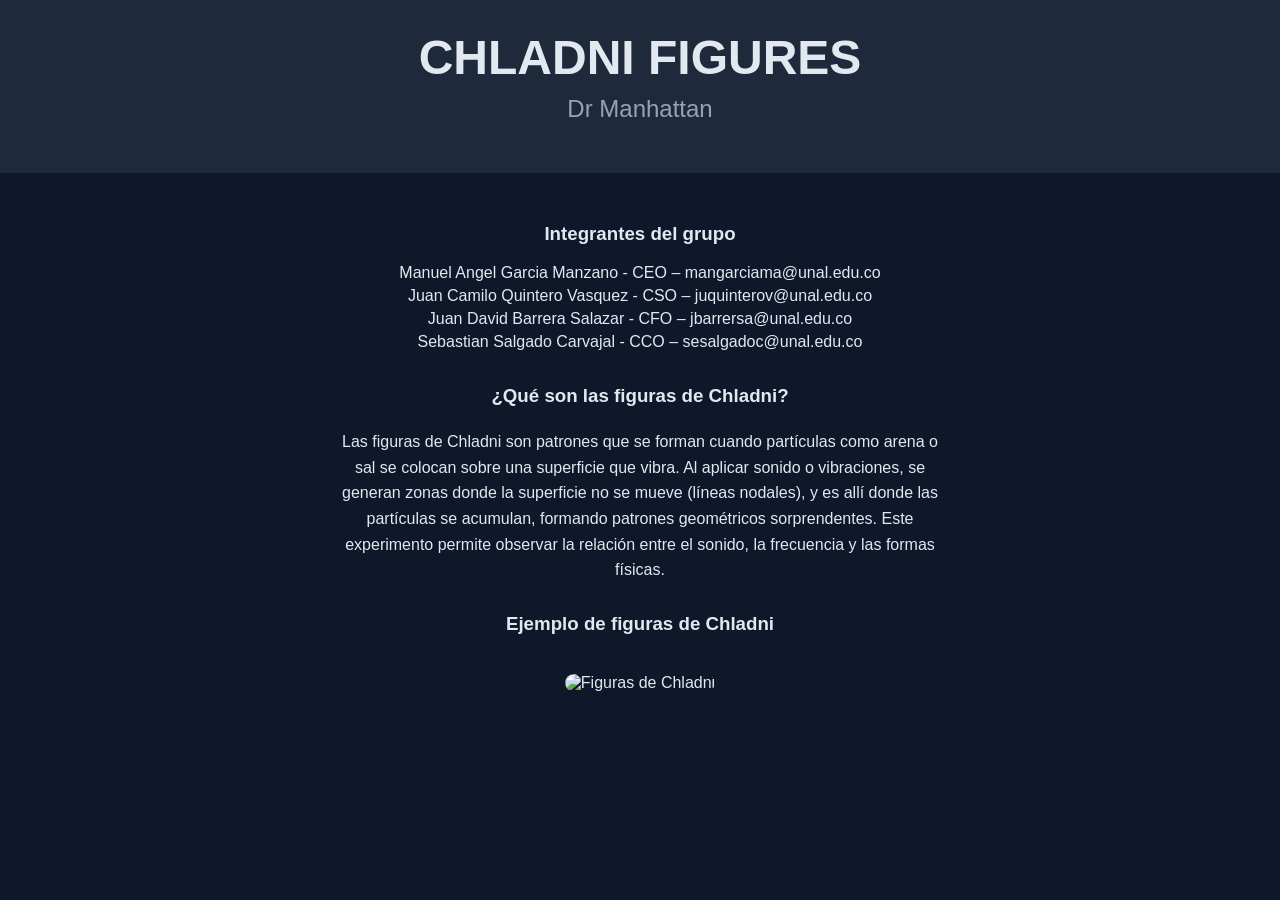
==== index.html @ 158367a4 "seugndo commit fix the path" ====
<!DOCTYPE html>
<html lang="es">
<head>
    <meta charset="UTF-8">
    <title>Figuras de Chladni</title>
    <style>
        body {
            font-family: Arial, sans-serif;
            background-color: #0f172a;
            color: #e2e8f0;
            text-align: center;
            margin: 0;
            padding: 0;
        }
        header {
            padding: 30px;
            background-color: #1e293b;
        }
        h1 {
            font-size: 3em;
            margin: 0;
        }
        h2 {
            margin-top: 10px;
            font-weight: normal;
            color: #94a3b8;
        }
        .container {
            padding: 30px;
        }
        .miembros {
            margin: 20px 0;
        }
        .miembros p {
            margin: 5px;
        }
        img {
            width: 400px;
            border-radius: 10px;
            margin-top: 20px;
        }
        .descripcion {
            max-width: 600px;
            margin: 30px auto;
            line-height: 1.6;
        }
    </style>
</head>
<body>

<header>
    <h1>CHLADNI FIGURES</h1>
    <h2>Dr Manhattan</h2>
</header>

<div class="container">

    <div class="miembros">
        <h3>Integrantes del grupo</h3>
        <p>Manuel Angel Garcia Manzano - CEO – mangarciama@unal.edu.co</p>
        <p>Juan Camilo Quintero Vasquez - CSO – juquinterov@unal.edu.co</p>
        <p>Juan David Barrera Salazar - CFO – jbarrersa@unal.edu.co</p>
        <p>Sebastian Salgado Carvajal - CCO – sesalgadoc@unal.edu.co</p>
    </div>

    <div class="descripcion">
        <h3>¿Qué son las figuras de Chladni?</h3>
        <p>
            Las figuras de Chladni son patrones que se forman cuando partículas como arena
            o sal se colocan sobre una superficie que vibra. Al aplicar sonido o vibraciones,
            se generan zonas donde la superficie no se mueve (líneas nodales), y es allí donde
            las partículas se acumulan, formando patrones geométricos sorprendentes.
            Este experimento permite observar la relación entre el sonido, la frecuencia
            y las formas físicas.
        </p>
    </div>

    <div>
        <h3>Ejemplo de figuras de Chladni</h3>
        <img src="https://neumanncondition.com/articles/the-quest-to-finding-chladni-patterns-2/Square1.webp" alt="Figuras de Chladni">
    </div>

</div>

</body>
</html>
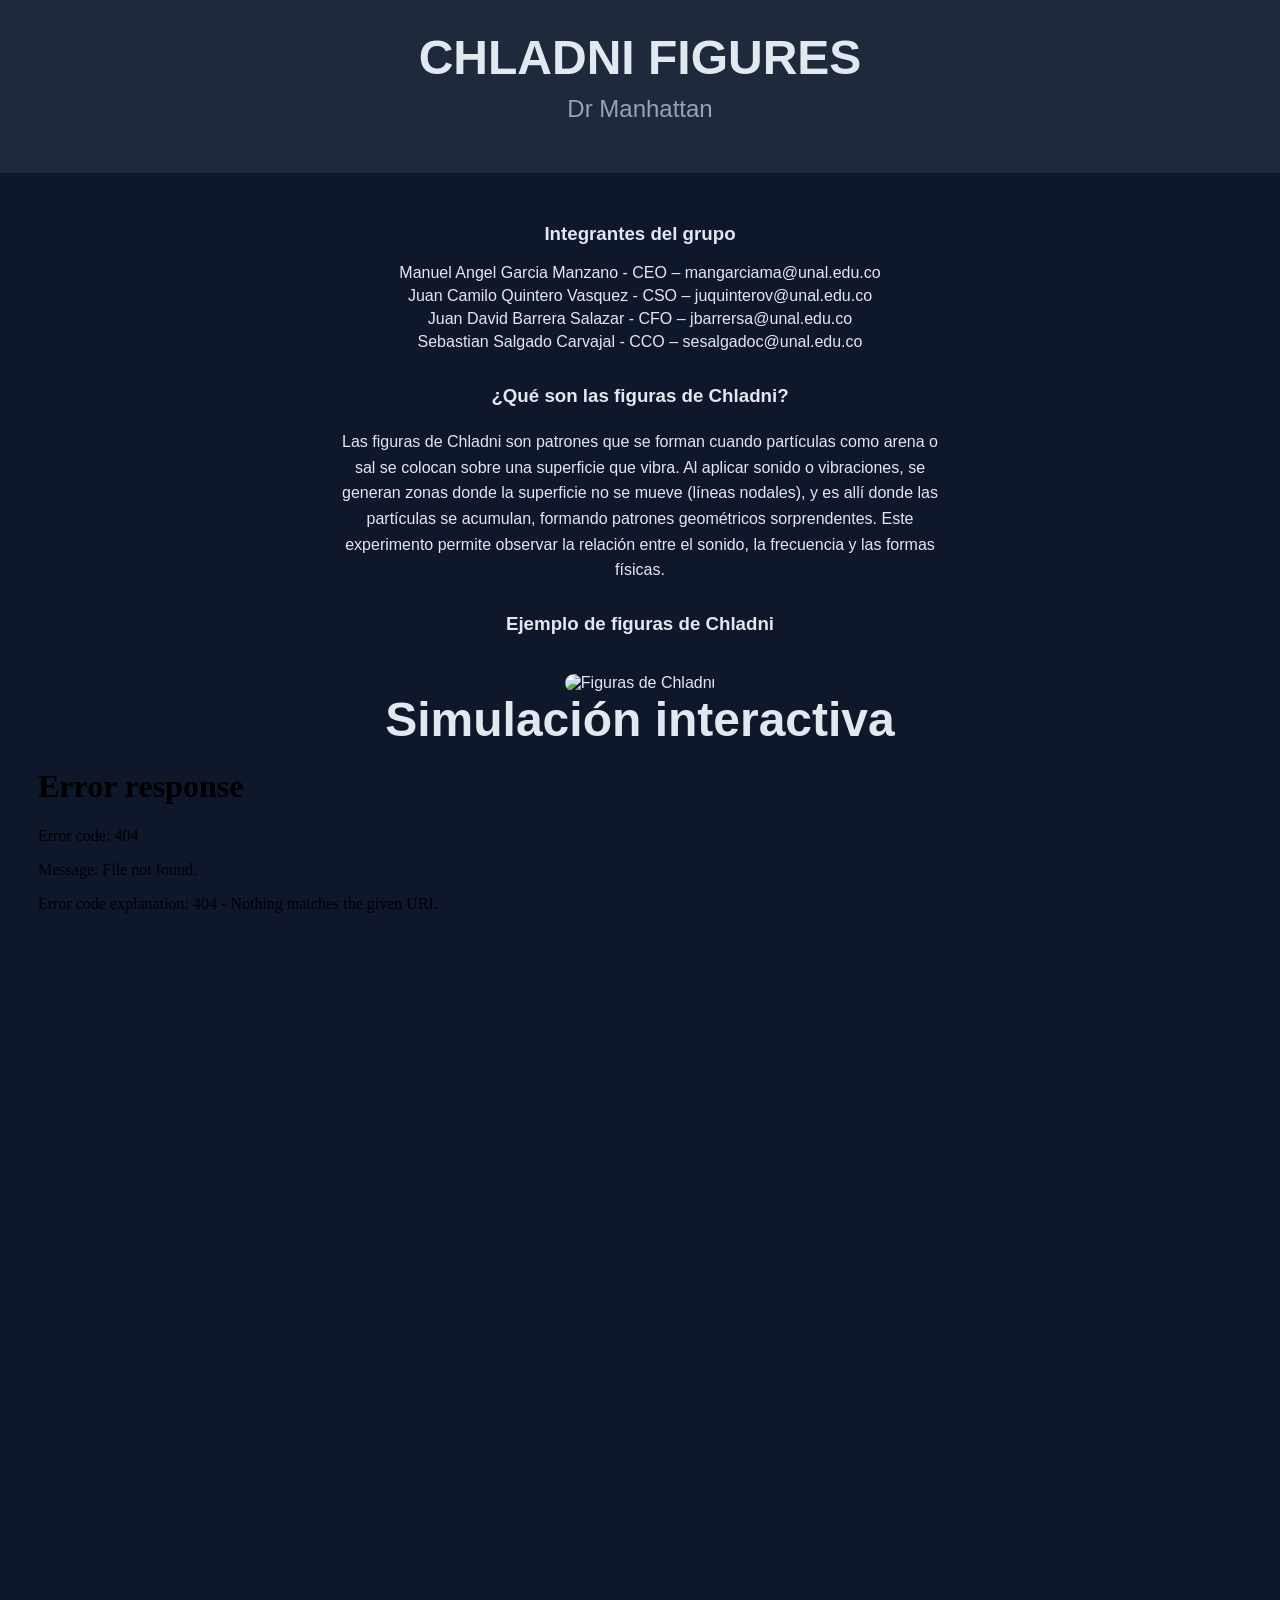
==== commit c78b54a9: "I added the simulation to the web" ====
--- a/index.html
+++ b/index.html
@@ -80,6 +80,18 @@
         <img src="https://neumanncondition.com/articles/the-quest-to-finding-chladni-patterns-2/Square1.webp" alt="Figuras de Chladni">
     </div>
 
+    <div class="simulacion">
+        <h1>Simulación interactiva</h1>
+
+        <iframe
+            src="simulation_chladni/index.html"
+            width="100%"
+            height="850"
+            frameborder="0">
+        </iframe>
+
+    </div>
+
 </div>
 
 </body>
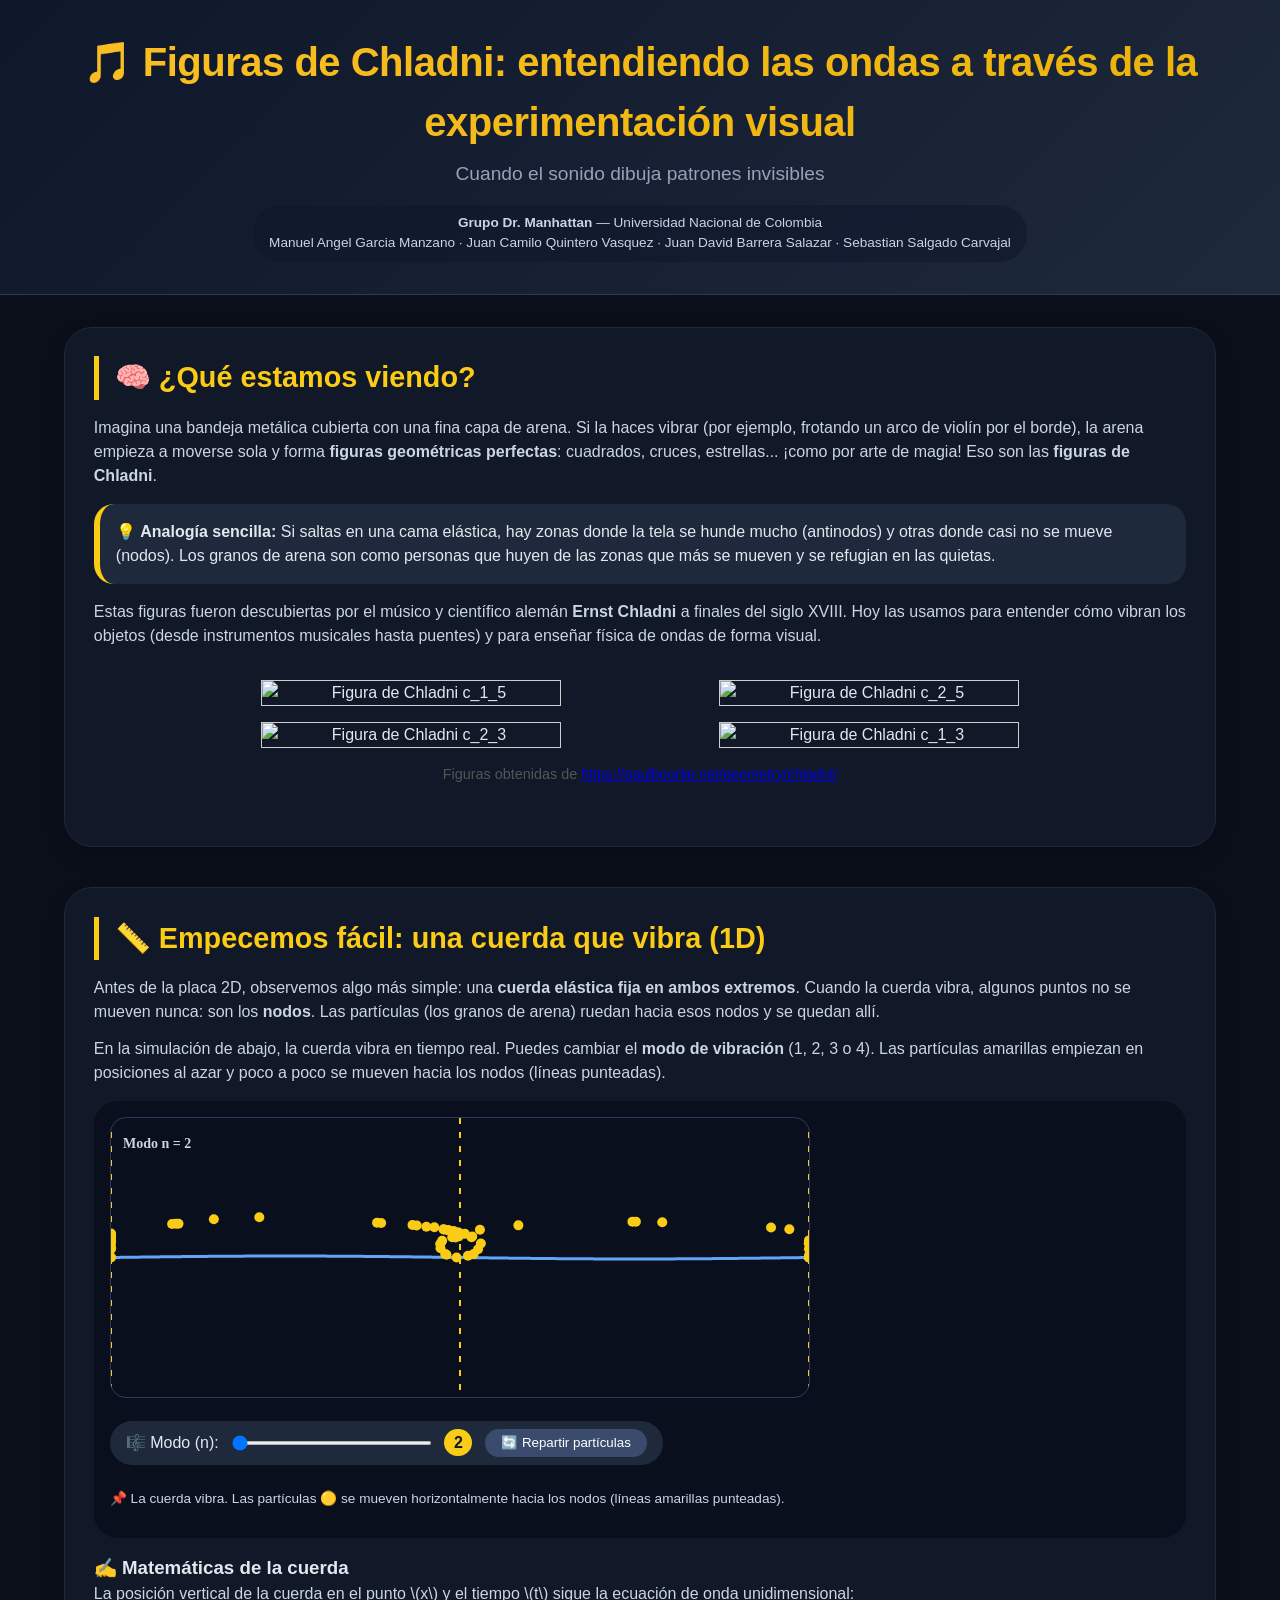
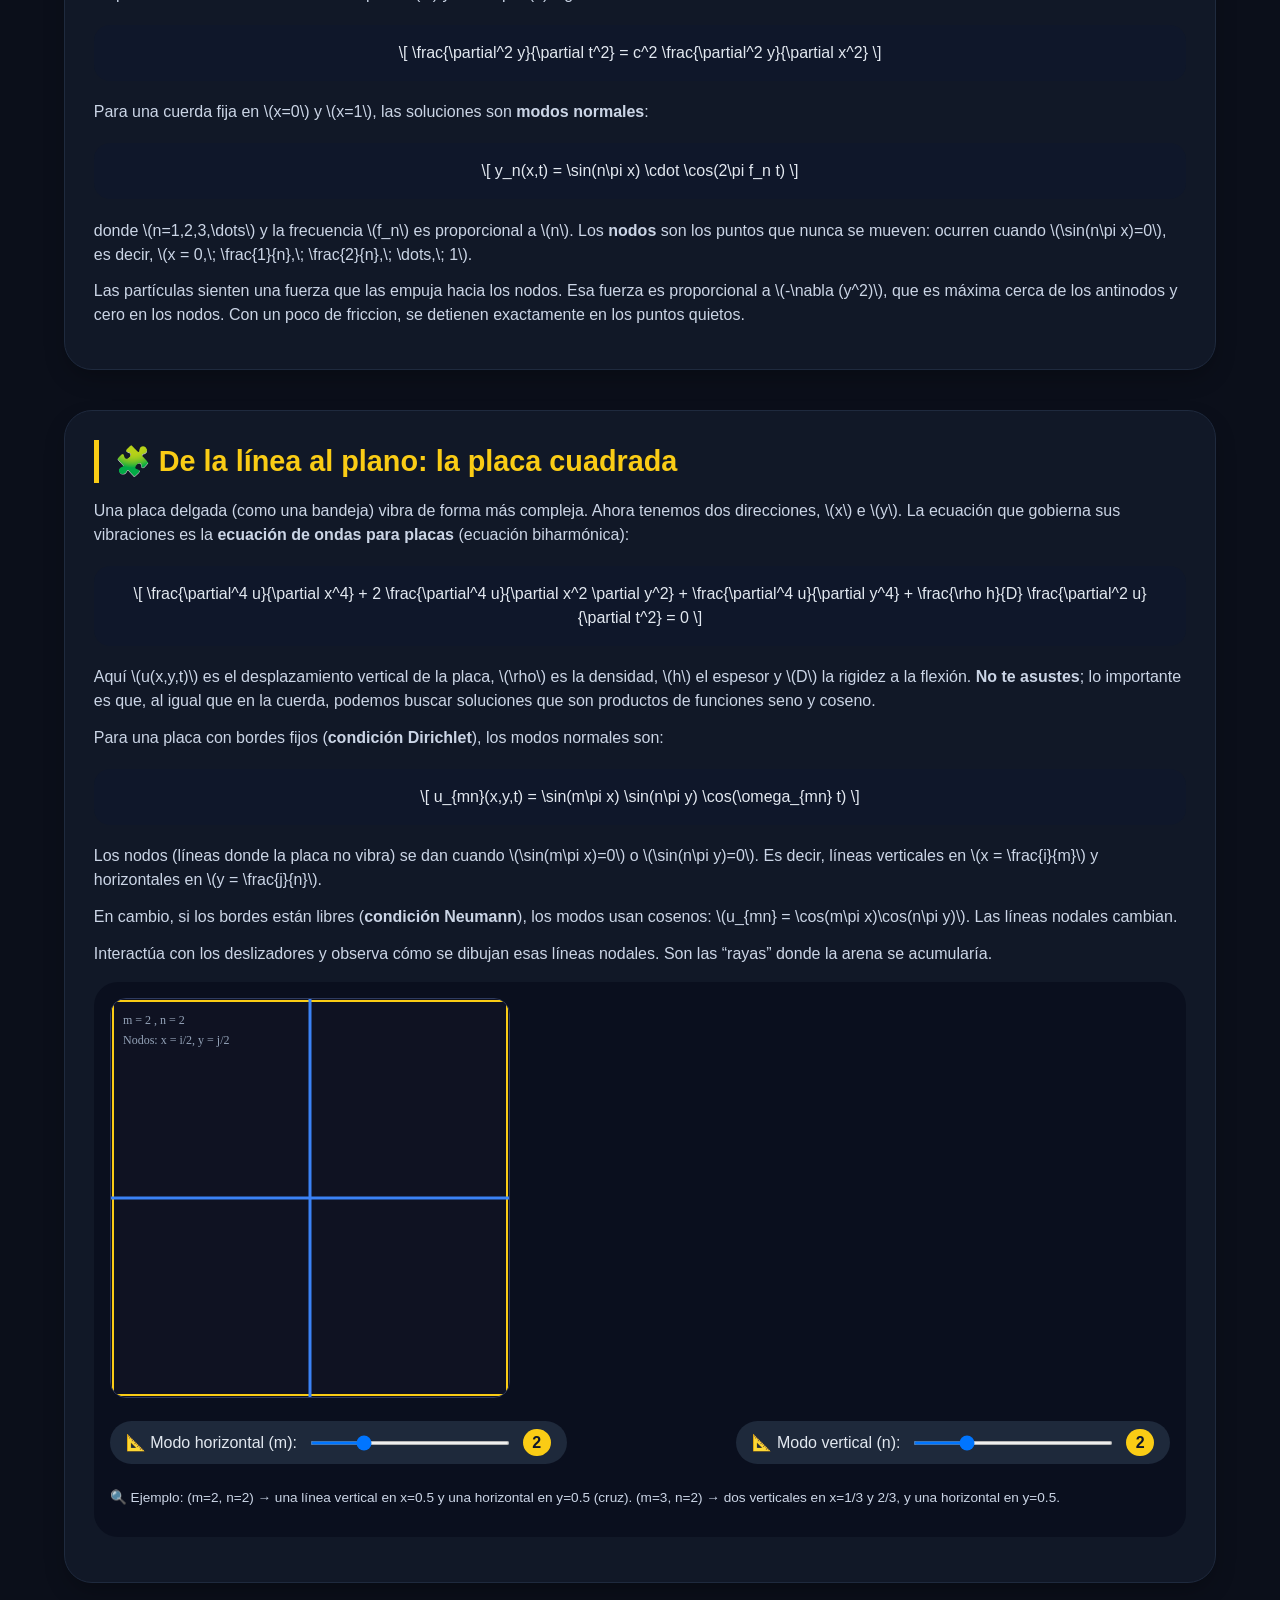
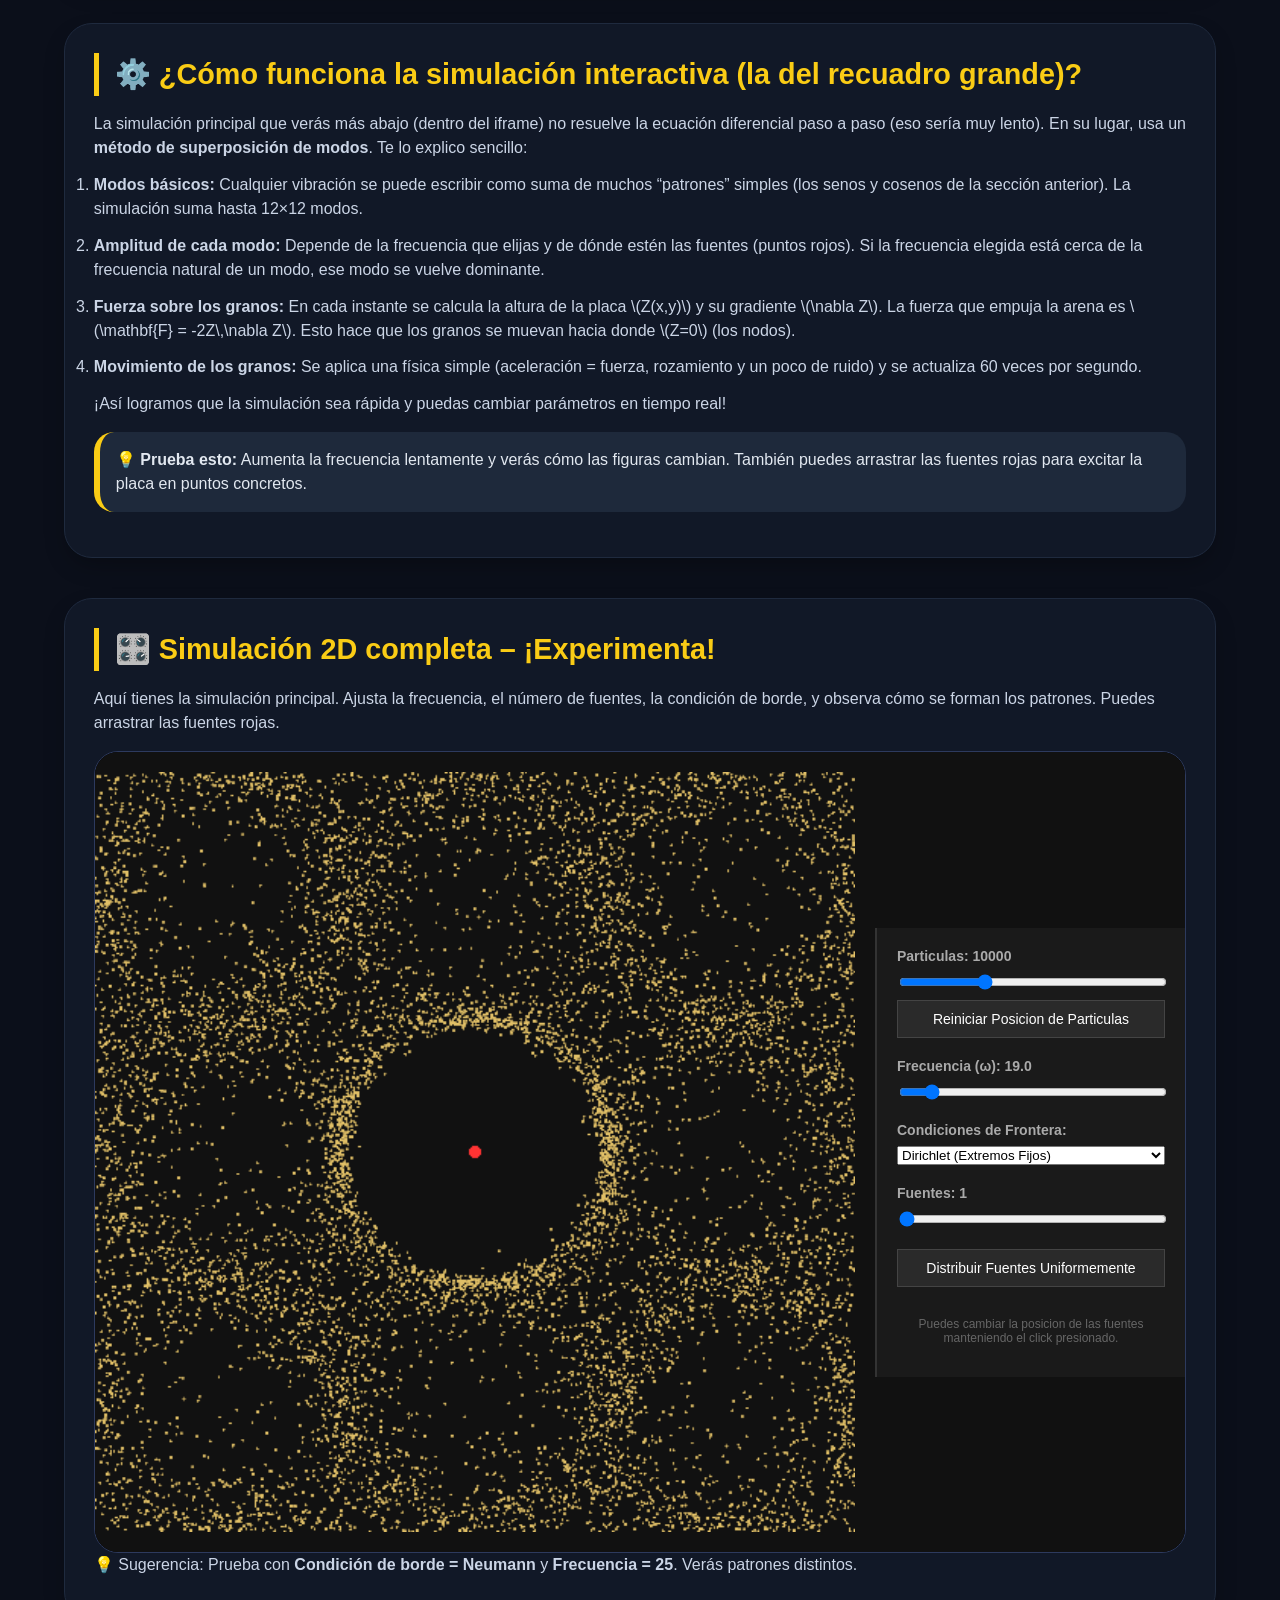
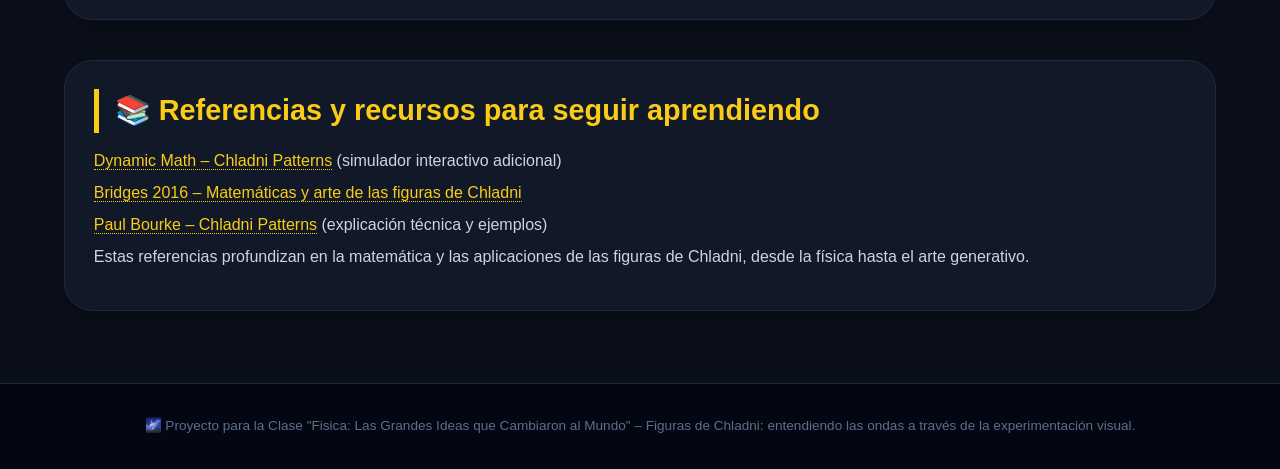
==== commit ae417872: "Added new explanation text to the web and new interactive simulations, also im using a new css style" ====
--- a/index.html
+++ b/index.html
@@ -2,97 +2,176 @@
 <html lang="es">
 <head>
     <meta charset="UTF-8">
-    <title>Figuras de Chladni</title>
-    <style>
-        body {
-            font-family: Arial, sans-serif;
-            background-color: #0f172a;
-            color: #e2e8f0;
-            text-align: center;
-            margin: 0;
-            padding: 0;
-        }
-        header {
-            padding: 30px;
-            background-color: #1e293b;
-        }
-        h1 {
-            font-size: 3em;
-            margin: 0;
-        }
-        h2 {
-            margin-top: 10px;
-            font-weight: normal;
-            color: #94a3b8;
-        }
-        .container {
-            padding: 30px;
-        }
-        .miembros {
-            margin: 20px 0;
-        }
-        .miembros p {
-            margin: 5px;
-        }
-        img {
-            width: 400px;
-            border-radius: 10px;
-            margin-top: 20px;
-        }
-        .descripcion {
-            max-width: 600px;
-            margin: 30px auto;
-            line-height: 1.6;
-        }
-    </style>
+    <meta name="viewport" content="width=device-width, initial-scale=1.0, user-scalable=yes">
+    <title>Figuras de Chladni | Explicación completa + simulaciones</title>
+    <script src="https://cdn.jsdelivr.net/npm/mathjax@3/es5/tex-chtml.js" id="MathJax-script" async></script>
+    <link rel="stylesheet" href="style.css">
 </head>
 <body>
 
 <header>
-    <h1>CHLADNI FIGURES</h1>
-    <h2>Dr Manhattan</h2>
+    <h1>🎵 Figuras de Chladni: entendiendo las ondas a través de la experimentación visual</h1>
+    <h2>Cuando el sonido dibuja patrones invisibles</h2>
+    <div class="miembros">
+        <p><strong>Grupo Dr. Manhattan</strong> — Universidad Nacional de Colombia</p>
+        <p>Manuel Angel Garcia Manzano · Juan Camilo Quintero Vasquez · Juan David Barrera Salazar · Sebastian Salgado Carvajal</p>
+    </div>
 </header>
 
-<div class="container">
+<main class="container">
 
-    <div class="miembros">
-        <h3>Integrantes del grupo</h3>
-        <p>Manuel Angel Garcia Manzano - CEO – mangarciama@unal.edu.co</p>
-        <p>Juan Camilo Quintero Vasquez - CSO – juquinterov@unal.edu.co</p>
-        <p>Juan David Barrera Salazar - CFO – jbarrersa@unal.edu.co</p>
-        <p>Sebastian Salgado Carvajal - CCO – sesalgadoc@unal.edu.co</p>
-    </div>
+    <!-- =========================================== -->
+    <!-- 1. INTRODUCCIÓN                             -->
+    <!-- =========================================== -->
+    <section class="card intro">
+        <h2>🧠 ¿Qué estamos viendo?</h2>
+        <p>Imagina una bandeja metálica cubierta con una fina capa de arena. Si la haces vibrar (por ejemplo, frotando un arco de violín por el borde), la arena empieza a moverse sola y forma <strong>figuras geométricas perfectas</strong>: cuadrados, cruces, estrellas... ¡como por arte de magia! Eso son las <strong>figuras de Chladni</strong>.</p>
+        <div class="analogia">
+            💡 <strong>Analogía sencilla:</strong> Si saltas en una cama elástica, hay zonas donde la tela se hunde mucho (antinodos) y otras donde casi no se mueve (nodos). Los granos de arena son como personas que huyen de las zonas que más se mueven y se refugian en las quietas.
+        </div>
+        <p>Estas figuras fueron descubiertas por el músico y científico alemán <strong>Ernst Chladni</strong> a finales del siglo XVIII. Hoy las usamos para entender cómo vibran los objetos (desde instrumentos musicales hasta puentes) y para enseñar física de ondas de forma visual.</p>
 
-    <div class="descripcion">
-        <h3>¿Qué son las figuras de Chladni?</h3>
-        <p>
-            Las figuras de Chladni son patrones que se forman cuando partículas como arena
-            o sal se colocan sobre una superficie que vibra. Al aplicar sonido o vibraciones,
-            se generan zonas donde la superficie no se mueve (líneas nodales), y es allí donde
-            las partículas se acumulan, formando patrones geométricos sorprendentes.
-            Este experimento permite observar la relación entre el sonido, la frecuencia
-            y las formas físicas.
-        </p>
-    </div>
+        <figure class="figure-group">
 
-    <div>
-        <h3>Ejemplo de figuras de Chladni</h3>
-        <img src="https://neumanncondition.com/articles/the-quest-to-finding-chladni-patterns-2/Square1.webp" alt="Figuras de Chladni">
-    </div>
+            <div class="figure-grid">
+                <img src="https://paulbourke.net/geometry/chladni/c_1_5.gif" alt="Figura de Chladni c_1_5">
+                <img src="https://paulbourke.net/geometry/chladni/c_2_5.gif" alt="Figura de Chladni c_2_5">
+                <img src="https://paulbourke.net/geometry/chladni/c_2_3.gif" alt="Figura de Chladni c_2_3">
+                <img src="https://paulbourke.net/geometry/chladni/c_1_3.gif" alt="Figura de Chladni c_1_3">
+            </div>
 
-    <div class="simulacion">
-        <h1>Simulación interactiva</h1>
+            <figcaption>
+                Figuras obtenidas de
+                <a href="https://paulbourke.net/geometry/chladni/" target="_blank">
+                    https://paulbourke.net/geometry/chladni/
+                </a>
+            </figcaption>
 
-        <iframe
-            src="simulation_chladni/index.html"
-            width="100%"
-            height="850"
-            frameborder="0">
-        </iframe>
+        </figure>
 
-    </div>
+    </section>
 
-</div>
+    <!-- =========================================== -->
+    <!-- 2. SIMULACIÓN 1D: CUERDA VIBRANTE CON PARTÍCULAS -->
+    <!-- =========================================== -->
+    <section class="card">
+        <h2>📏 Empecemos fácil: una cuerda que vibra (1D)</h2>
+        <p>Antes de la placa 2D, observemos algo más simple: una <strong>cuerda elástica fija en ambos extremos</strong>. Cuando la cuerda vibra, algunos puntos no se mueven nunca: son los <strong>nodos</strong>. Las partículas (los granos de arena) ruedan hacia esos nodos y se quedan allí.</p>
+        <p>En la simulación de abajo, la cuerda vibra en tiempo real. Puedes cambiar el <strong>modo de vibración</strong> (1, 2, 3 o 4). Las partículas amarillas empiezan en posiciones al azar y poco a poco se mueven hacia los nodos (líneas punteadas).</p>
+        
+        <div class="sim1d-container">
+            <canvas id="canvas1D" width="700" height="280" style="width:100%; max-width:700px; height:auto; background:#0a0f1e; border-radius:16px; border:1px solid #2d3a5e;"></canvas>
+            <div class="controls-1d">
+                <div class="ctrl-group">
+                    <label>🎼 Modo (n): </label>
+                    <input type="range" id="modeSlider" min="2" max="8" step="1" value="2">
+                    <span id="modeValueDisplay" class="badge">2</span>
+                    <button id="resetParticles1D" class="btn-secondary">🔄 Repartir partículas</button>
+                </div>
+                <p class="hint">📌 La cuerda vibra. Las partículas 🟡 se mueven horizontalmente hacia los nodos (líneas amarillas punteadas).</p>
+            </div>
+        </div>
+        <div class="explicacion-matematica">
+            <h3>✍️ Matemáticas de la cuerda</h3>
+            <p>La posición vertical de la cuerda en el punto \(x\) y el tiempo \(t\) sigue la ecuación de onda unidimensional:</p>
+            <div class="ecuacion">\[
+                \frac{\partial^2 y}{\partial t^2} = c^2 \frac{\partial^2 y}{\partial x^2}
+            \]</div>
+            <p>Para una cuerda fija en \(x=0\) y \(x=1\), las soluciones son <strong>modos normales</strong>:</p>
+            <div class="ecuacion">\[
+                y_n(x,t) = \sin(n\pi x) \cdot \cos(2\pi f_n t)
+            \]</div>
+            <p>donde \(n=1,2,3,\dots\) y la frecuencia \(f_n\) es proporcional a \(n\). Los <strong>nodos</strong> son los puntos que nunca se mueven: ocurren cuando \(\sin(n\pi x)=0\), es decir, \(x = 0,\; \frac{1}{n},\; \frac{2}{n},\; \dots,\; 1\).</p>
+            <p>Las partículas sienten una fuerza que las empuja hacia los nodos. Esa fuerza es proporcional a \(-\nabla (y^2)\), que es máxima cerca de los antinodos y cero en los nodos. Con un poco de friccion, se detienen exactamente en los puntos quietos.</p>
+        </div>
+    </section>
 
+    <!-- =========================================== -->
+    <!-- 3. GENERALIZACIÓN A 2D: LA PLACA CUADRADA   -->
+    <!-- =========================================== -->
+    <section class="card">
+        <h2>🧩 De la línea al plano: la placa cuadrada</h2>
+        <p>Una placa delgada (como una bandeja) vibra de forma más compleja. Ahora tenemos dos direcciones, \(x\) e \(y\). La ecuación que gobierna sus vibraciones es la <strong>ecuación de ondas para placas</strong> (ecuación biharmónica):</p>
+        <div class="ecuacion">\[
+            \frac{\partial^4 u}{\partial x^4} + 2 \frac{\partial^4 u}{\partial x^2 \partial y^2} + \frac{\partial^4 u}{\partial y^4} + \frac{\rho h}{D} \frac{\partial^2 u}{\partial t^2} = 0
+        \]</div>
+        <p>Aquí \(u(x,y,t)\) es el desplazamiento vertical de la placa, \(\rho\) es la densidad, \(h\) el espesor y \(D\) la rigidez a la flexión. <strong>No te asustes</strong>; lo importante es que, al igual que en la cuerda, podemos buscar soluciones que son productos de funciones seno y coseno.</p>
+        <p>Para una placa con bordes fijos (<strong>condición Dirichlet</strong>), los modos normales son:</p>
+        <div class="ecuacion">\[
+            u_{mn}(x,y,t) = \sin(m\pi x) \sin(n\pi y) \cos(\omega_{mn} t)
+        \]</div>
+        <p>Los nodos (líneas donde la placa no vibra) se dan cuando \(\sin(m\pi x)=0\) o \(\sin(n\pi y)=0\). Es decir, líneas verticales en \(x = \frac{i}{m}\) y horizontales en \(y = \frac{j}{n}\).</p>
+        <p>En cambio, si los bordes están libres (<strong>condición Neumann</strong>), los modos usan cosenos: \(u_{mn} = \cos(m\pi x)\cos(n\pi y)\). Las líneas nodales cambian.</p>
+        <p>Interactúa con los deslizadores y observa cómo se dibujan esas líneas nodales. Son las “rayas” donde la arena se acumularía.</p>
+        
+        <div class="nodal2d-panel">
+            <div class="canvas-2d-wrapper">
+                <canvas id="canvas2DNodal" width="400" height="400" style="width:100%; max-width:400px; background:#0f1222; border-radius:16px; border:1px solid #2d3a5e;"></canvas>
+            </div>
+            <div class="controls-2d">
+                <div class="ctrl-group">
+                    <label>📐 Modo horizontal (m): </label>
+                    <input type="range" id="modeM" min="1" max="5" step="1" value="2">
+                    <span id="mValue" class="badge">2</span>
+                </div>
+                <div class="ctrl-group">
+                    <label>📐 Modo vertical (n): </label>
+                    <input type="range" id="modeN" min="1" max="5" step="1" value="2">
+                    <span id="nValue" class="badge">2</span>
+                </div>
+                <p class="small">🔍 Ejemplo: (m=2, n=2) → una línea vertical en x=0.5 y una horizontal en y=0.5 (cruz). (m=3, n=2) → dos verticales en x=1/3 y 2/3, y una horizontal en y=0.5.</p>
+            </div>
+        </div>
+    </section>
+
+    <!-- =========================================== -->
+    <!-- 4. EXPLICACIÓN DEL ALGORITMO DE LA SIMULACIÓN 2D -->
+    <!-- =========================================== -->
+    <section class="card">
+        <h2>⚙️ ¿Cómo funciona la simulación interactiva (la del recuadro grande)?</h2>
+        <p>La simulación principal que verás más abajo (dentro del iframe) no resuelve la ecuación diferencial paso a paso (eso sería muy lento). En su lugar, usa un <strong>método de superposición de modos</strong>. Te lo explico sencillo:</p>
+        <ol>
+            <li><strong>Modos básicos:</strong> Cualquier vibración se puede escribir como suma de muchos “patrones” simples (los senos y cosenos de la sección anterior). La simulación suma hasta 12×12 modos.</li>
+            <li><strong>Amplitud de cada modo:</strong> Depende de la frecuencia que elijas y de dónde estén las fuentes (puntos rojos). Si la frecuencia elegida está cerca de la frecuencia natural de un modo, ese modo se vuelve dominante.</li>
+            <li><strong>Fuerza sobre los granos:</strong> En cada instante se calcula la altura de la placa \(Z(x,y)\) y su gradiente \(\nabla Z\). La fuerza que empuja la arena es \(\mathbf{F} = -2Z\,\nabla Z\). Esto hace que los granos se muevan hacia donde \(Z=0\) (los nodos).</li>
+            <li><strong>Movimiento de los granos:</strong> Se aplica una física simple (aceleración = fuerza, rozamiento y un poco de ruido) y se actualiza 60 veces por segundo.</li>
+        </ol>
+        <p>¡Así logramos que la simulación sea rápida y puedas cambiar parámetros en tiempo real!</p>
+        <div class="tip">
+            💡 <strong>Prueba esto:</strong> Aumenta la frecuencia lentamente y verás cómo las figuras cambian. También puedes arrastrar las fuentes rojas para excitar la placa en puntos concretos.
+        </div>
+    </section>
+
+    <!-- =========================================== -->
+    <!-- 5. SIMULACIÓN COMPLETA (IFRAME)              -->
+    <!-- =========================================== -->
+    <section class="card fullwidth-sim">
+        <h2>🎛️ Simulación 2D completa – ¡Experimenta!</h2>
+        <p>Aquí tienes la simulación principal. Ajusta la frecuencia, el número de fuentes, la condición de borde, y observa cómo se forman los patrones. Puedes arrastrar las fuentes rojas.</p>
+        <div class="iframe-wrapper">
+            <iframe src="simulation_chladni/index.html" title="Simulación Chladni 2D" width="100%" height="800" frameborder="0" allow="fullscreen"></iframe>
+        </div>
+        <p class="footer-sim">💡 Sugerencia: Prueba con <strong>Condición de borde = Neumann</strong> y <strong>Frecuencia = 25</strong>. Verás patrones distintos.</p>
+    </section>
+
+    <!-- =========================================== -->
+    <!-- 6. REFERENCIAS                              -->
+    <!-- =========================================== -->
+    <section class="card referencias">
+        <h2>📚 Referencias y recursos para seguir aprendiendo</h2>
+        <ul>
+            <li><a href="https://www.dynamicmath.xyz/chladni-patterns/" target="_blank" rel="noopener">Dynamic Math – Chladni Patterns</a> (simulador interactivo adicional)</li>
+            <li><a href="https://archive.bridgesmathart.org/2016/bridges2016-481.pdf" target="_blank" rel="noopener">Bridges 2016 – Matemáticas y arte de las figuras de Chladni</a></li>
+            <li><a href="https://paulbourke.net/geometry/chladni/" target="_blank" rel="noopener">Paul Bourke – Chladni Patterns</a> (explicación técnica y ejemplos)</li>
+        </ul>
+        <p>Estas referencias profundizan en la matemática y las aplicaciones de las figuras de Chladni, desde la física hasta el arte generativo.</p>
+    </section>
+</main>
+
+<footer>
+    <p>🌌 Proyecto para la Clase "Fisica: Las Grandes Ideas que Cambiaron al Mundo" – Figuras de Chladni: entendiendo las ondas a través de la experimentación visual.</p>
+</footer>
+
+<script src="script.js"></script>
 </body>
 </html>
--- a/style.css
+++ b/style.css
@@ -0,0 +1,254 @@
+* {
+    margin: 0;
+    padding: 0;
+    box-sizing: border-box;
+}
+
+body {
+    font-family: 'Segoe UI', Roboto, 'Helvetica Neue', sans-serif;
+    background-color: #0b0f1a;
+    color: #e2e8f0;
+    line-height: 1.5;
+}
+
+header {
+    background: linear-gradient(135deg, #0f172a 0%, #1e293b 100%);
+    padding: 2rem 1rem;
+    text-align: center;
+    border-bottom: 1px solid #2d3a5e;
+}
+
+h1 {
+    font-size: 2.5rem;
+    letter-spacing: -0.5px;
+    background: linear-gradient(120deg, #fbbf24, #eab308);
+    background-clip: text;
+    -webkit-background-clip: text;
+    color: transparent;
+    margin-bottom: 0.5rem;
+}
+
+h2 {
+    font-weight: 400;
+    color: #94a3b8;
+    font-size: 1.2rem;
+}
+
+.miembros {
+    margin-top: 1rem;
+    font-size: 0.85rem;
+    color: #cbd5e1;
+    background: #0f172a80;
+    display: inline-block;
+    padding: 0.5rem 1rem;
+    border-radius: 40px;
+    backdrop-filter: blur(4px);
+}
+
+.container {
+    max-width: 1200px;
+    margin: 0 auto;
+    padding: 2rem 1.5rem;
+}
+
+.card {
+    background: #111827cc;
+    backdrop-filter: blur(2px);
+    background: #111827;
+    border-radius: 28px;
+    padding: 1.8rem;
+    margin-bottom: 2.5rem;
+    box-shadow: 0 10px 25px -5px rgba(0,0,0,0.3);
+    border: 1px solid #1f2a3e;
+    transition: transform 0.1s ease;
+}
+
+.card h2 {
+    font-size: 1.8rem;
+    font-weight: 600;
+    margin-bottom: 1rem;
+    color: #facc15;
+    border-left: 5px solid #facc15;
+    padding-left: 1rem;
+}
+
+.card p, .card li {
+    margin-bottom: 0.8rem;
+    color: #cbd5e6;
+}
+
+.analogia, .tip {
+    background: #1e293b;
+    padding: 1rem;
+    border-radius: 20px;
+    margin: 1rem 0;
+    border-left: 6px solid #facc15;
+    font-style: normal;
+}
+
+.ecuacion {
+    background: #0f172a;
+    padding: 1rem;
+    border-radius: 16px;
+    text-align: center;
+    margin: 1.2rem 0;
+    overflow-x: auto;
+    font-size: 1rem;
+}
+
+.sim1d-container, .nodal2d-panel {
+    background: #0a0f1e;
+    border-radius: 24px;
+    padding: 1rem;
+    margin: 1rem 0;
+}
+
+.controls-1d, .controls-2d {
+    margin-top: 1rem;
+    display: flex;
+    flex-wrap: wrap;
+    gap: 1rem;
+    align-items: center;
+    justify-content: space-between;
+}
+
+.ctrl-group {
+    display: flex;
+    gap: 0.8rem;
+    align-items: center;
+    background: #1e293b;
+    padding: 0.5rem 1rem;
+    border-radius: 40px;
+}
+
+.ctrl-group label {
+    font-weight: 500;
+}
+
+input[type="range"] {
+    width: 200px;
+    cursor: pointer;
+    background: #334155;
+    height: 4px;
+    border-radius: 10px;
+}
+
+.badge {
+    background: #facc15;
+    color: #0f172a;
+    padding: 0.1rem 0.6rem;
+    border-radius: 30px;
+    font-weight: bold;
+}
+
+button {
+    background: #3b4b6e;
+    border: none;
+    color: white;
+    padding: 0.4rem 1rem;
+    border-radius: 30px;
+    cursor: pointer;
+    font-weight: 500;
+    transition: all 0.2s;
+}
+
+button:hover {
+    background: #facc15;
+    color: #0f172a;
+    transform: scale(1.02);
+}
+
+.hint, .small {
+    font-size: 0.85rem;
+    color: #94a3b8;
+    margin-top: 0.5rem;
+}
+
+.fullwidth-sim .iframe-wrapper {
+    margin-top: 1rem;
+    border-radius: 24px;
+    overflow: hidden;
+    border: 1px solid #2d3a5e;
+    background: #000;
+}
+
+iframe {
+    display: block;
+    width: 100%;
+    min-height: 700px;
+}
+
+footer {
+    text-align: center;
+    padding: 2rem;
+    background: #030712;
+    font-size: 0.85rem;
+    color: #5b6e8c;
+    border-top: 1px solid #1e293b;
+}
+
+.referencias ul {
+    list-style: none;
+    padding-left: 0;
+}
+
+.referencias li {
+    margin-bottom: 0.5rem;
+}
+
+.referencias a {
+    color: #facc15;
+    text-decoration: none;
+    border-bottom: 1px dotted #facc15;
+}
+
+.referencias a:hover {
+    color: #ffb347;
+    border-bottom: 1px solid;
+}
+
+
+
+.figure-group {
+    margin: 2rem auto;
+    max-width: 900px;
+    text-align: center;
+}
+
+.figure-grid {
+    display: grid;
+    grid-template-columns: repeat(2, 1fr);
+    gap: 1rem;
+}
+
+.figure-grid img {
+    width: 100%;
+    max-width: 300px;
+    height: auto;
+    justify-self: center;
+    border: 1px solid #ccc;
+}
+
+.figure-group figcaption {
+    margin-top: 1rem;
+    font-size: 0.9rem;
+    color: #555;
+}
+
+
+@media (max-width: 700px) {
+    .container {
+        padding: 1rem;
+    }
+    .ctrl-group {
+        flex-wrap: wrap;
+        width: 100%;
+        justify-content: space-between;
+    }
+    input[type="range"] {
+        width: 150px;
+    }
+    .figure-grid {
+        grid-template-columns: 1fr;
+    }
+}
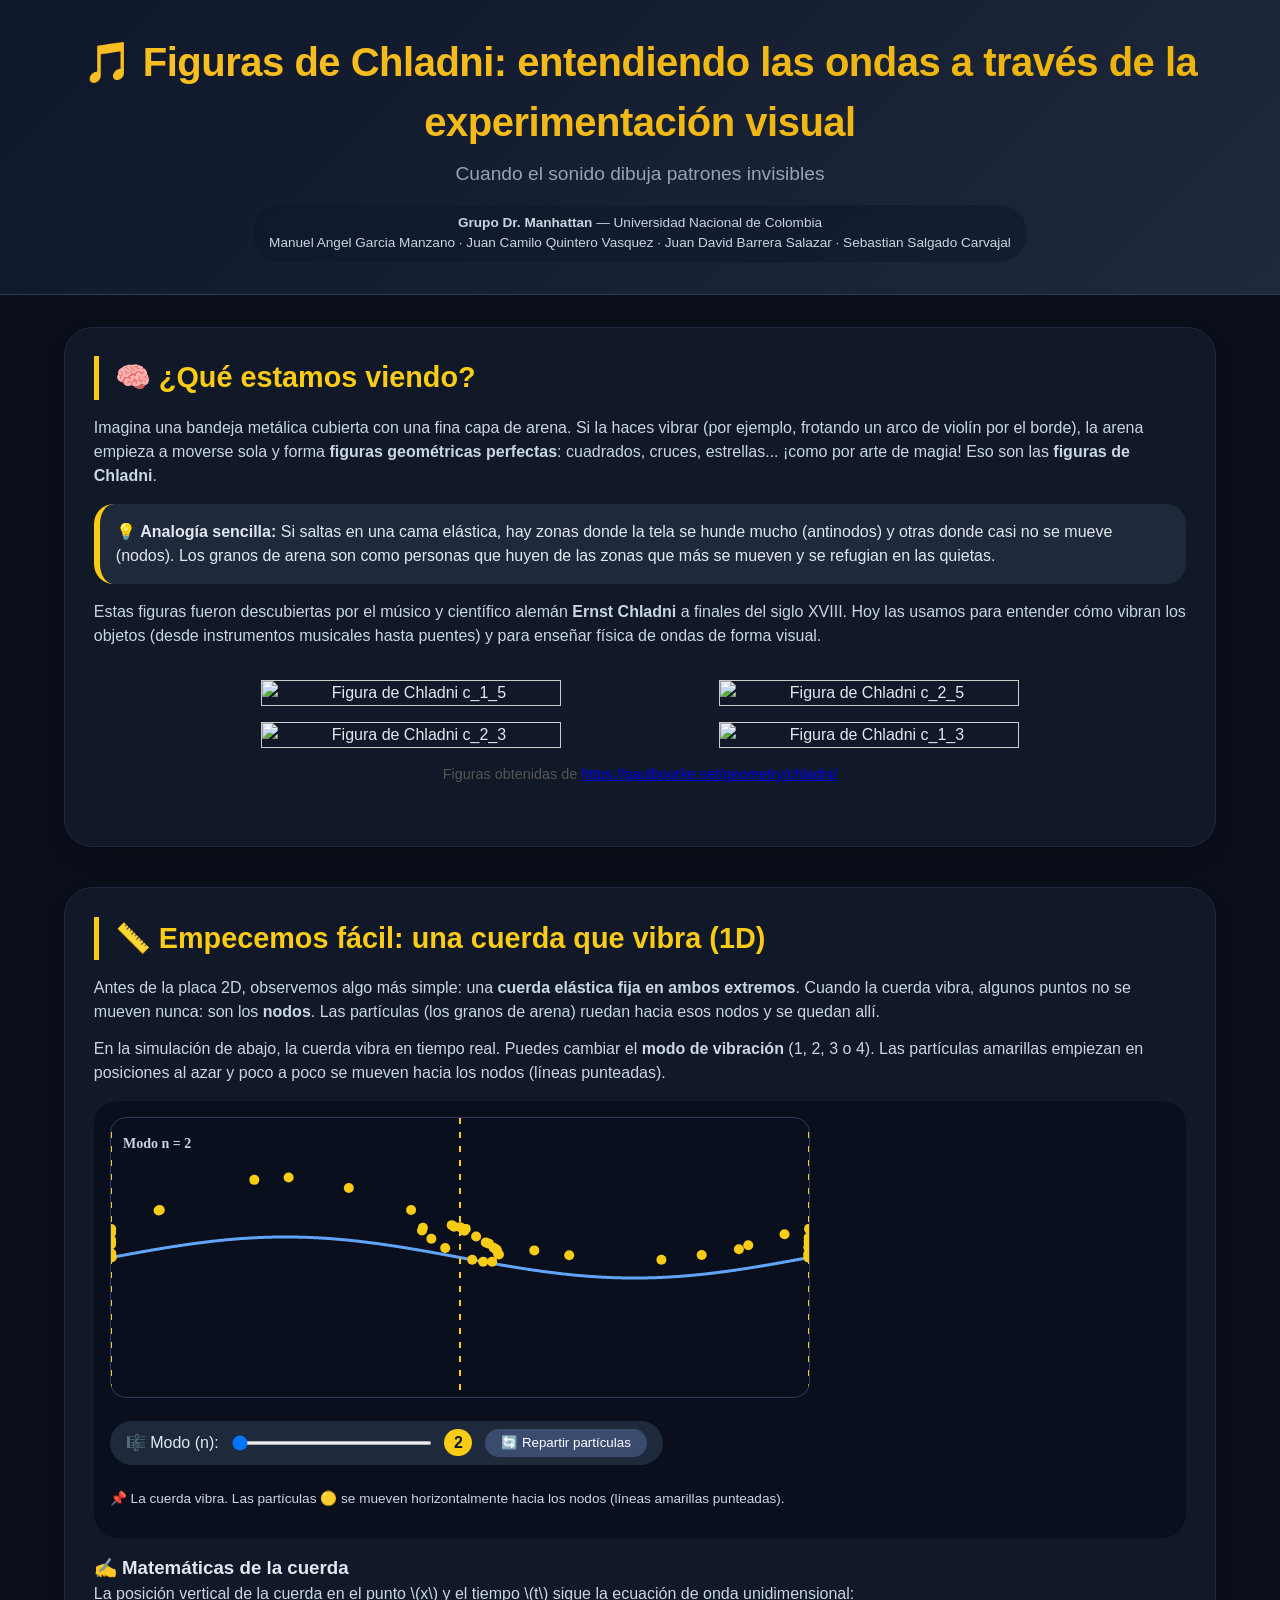
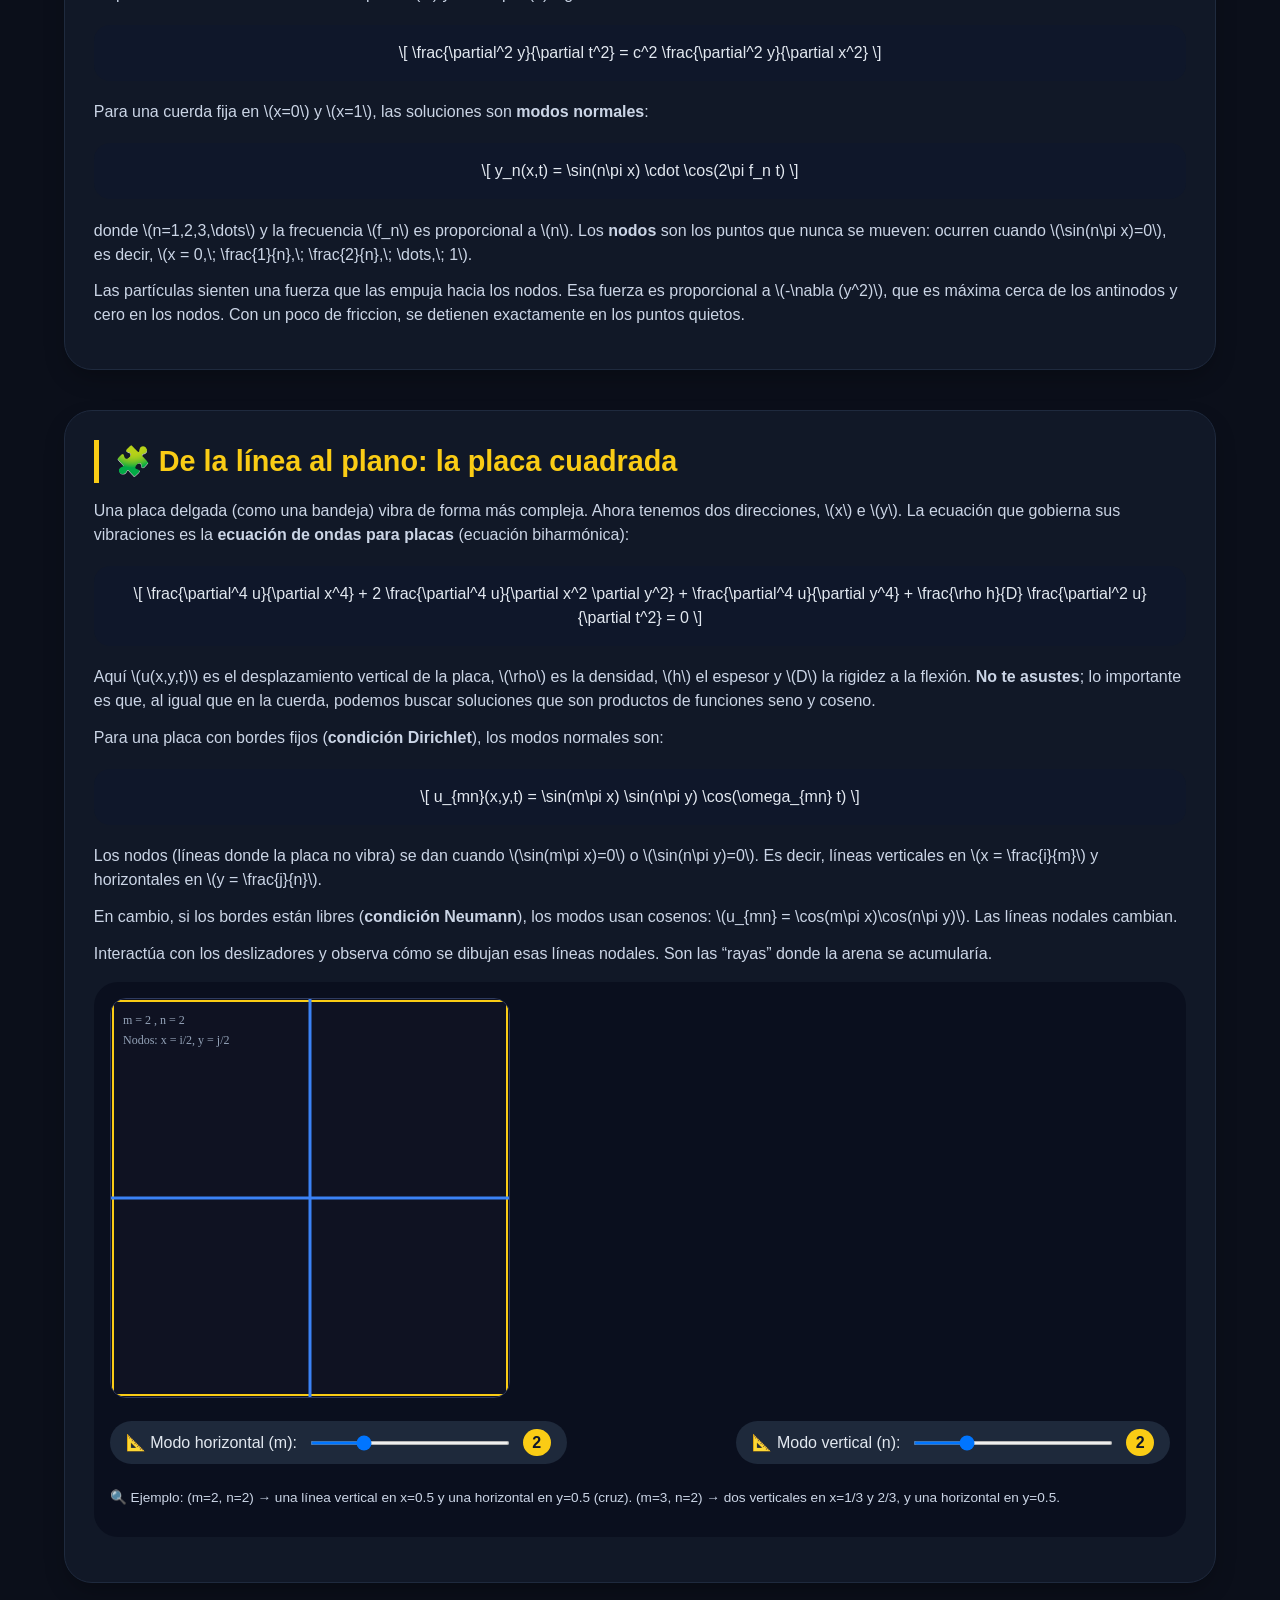
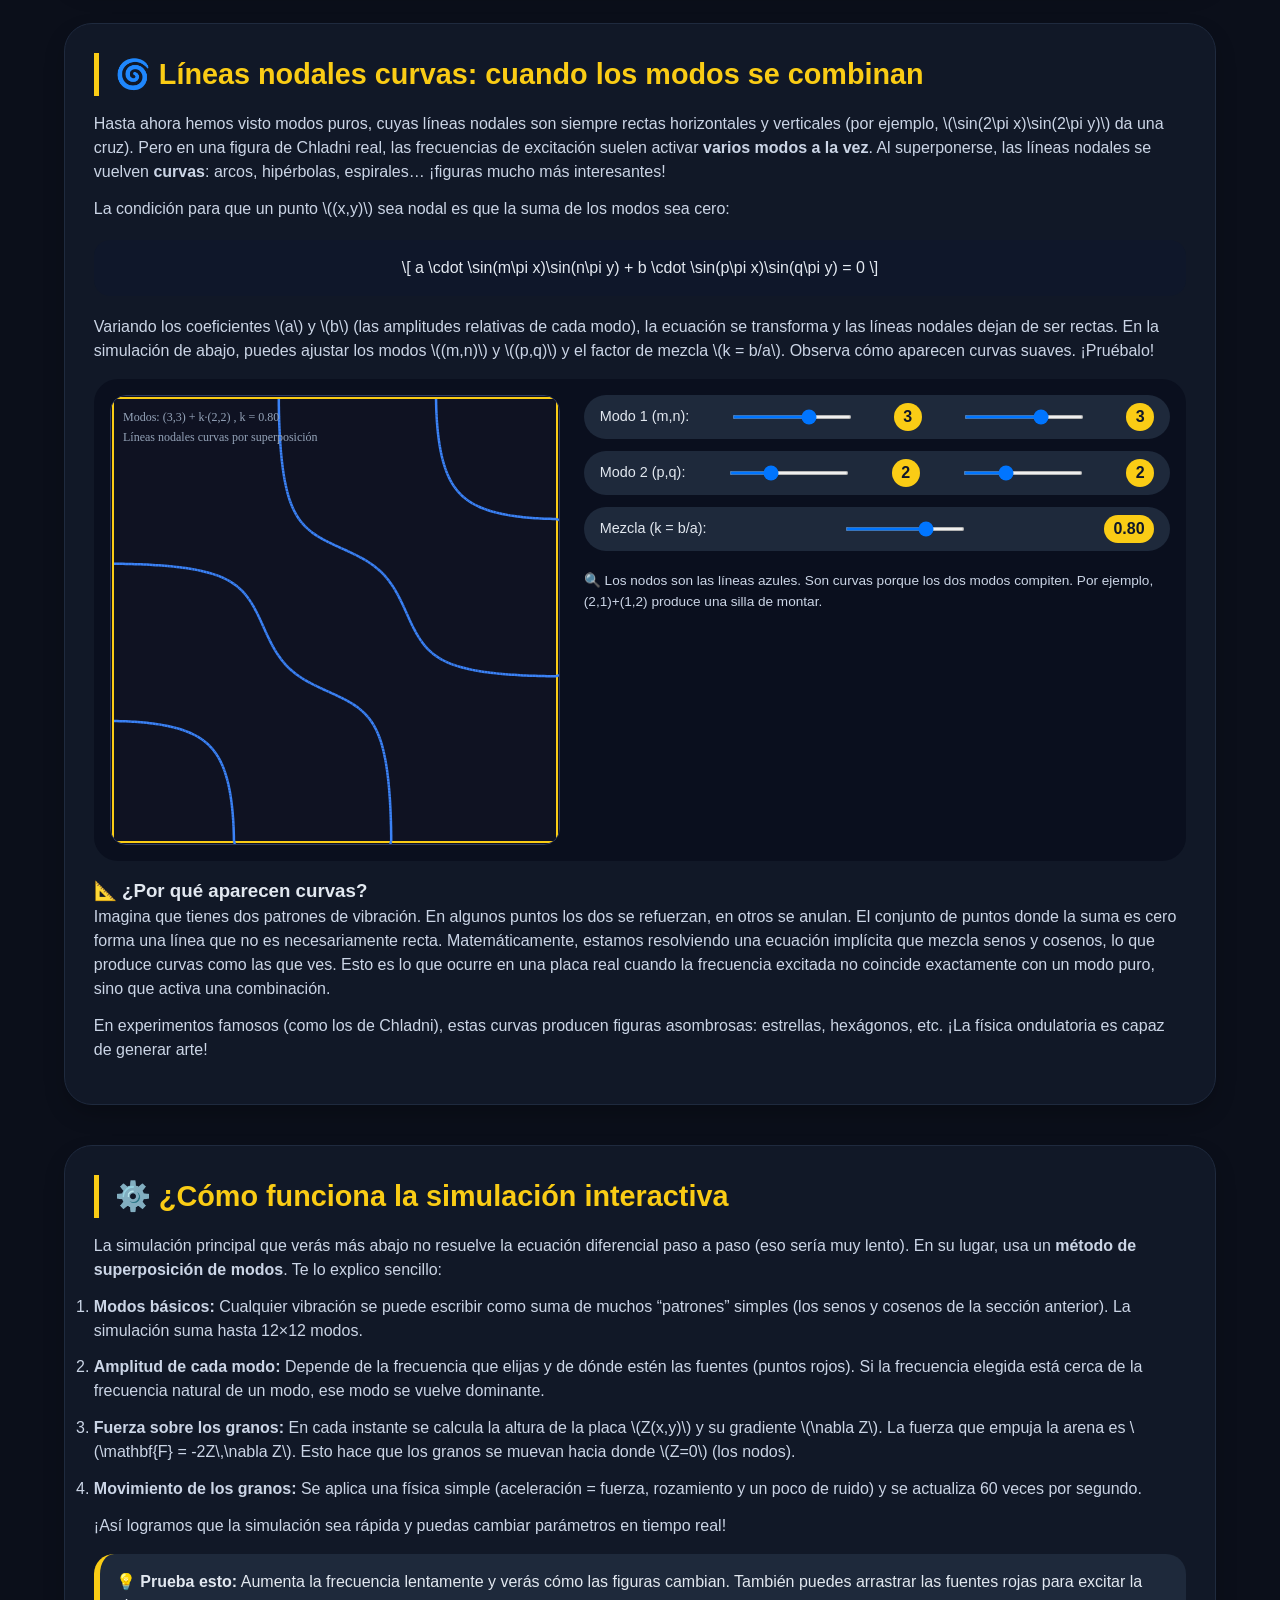
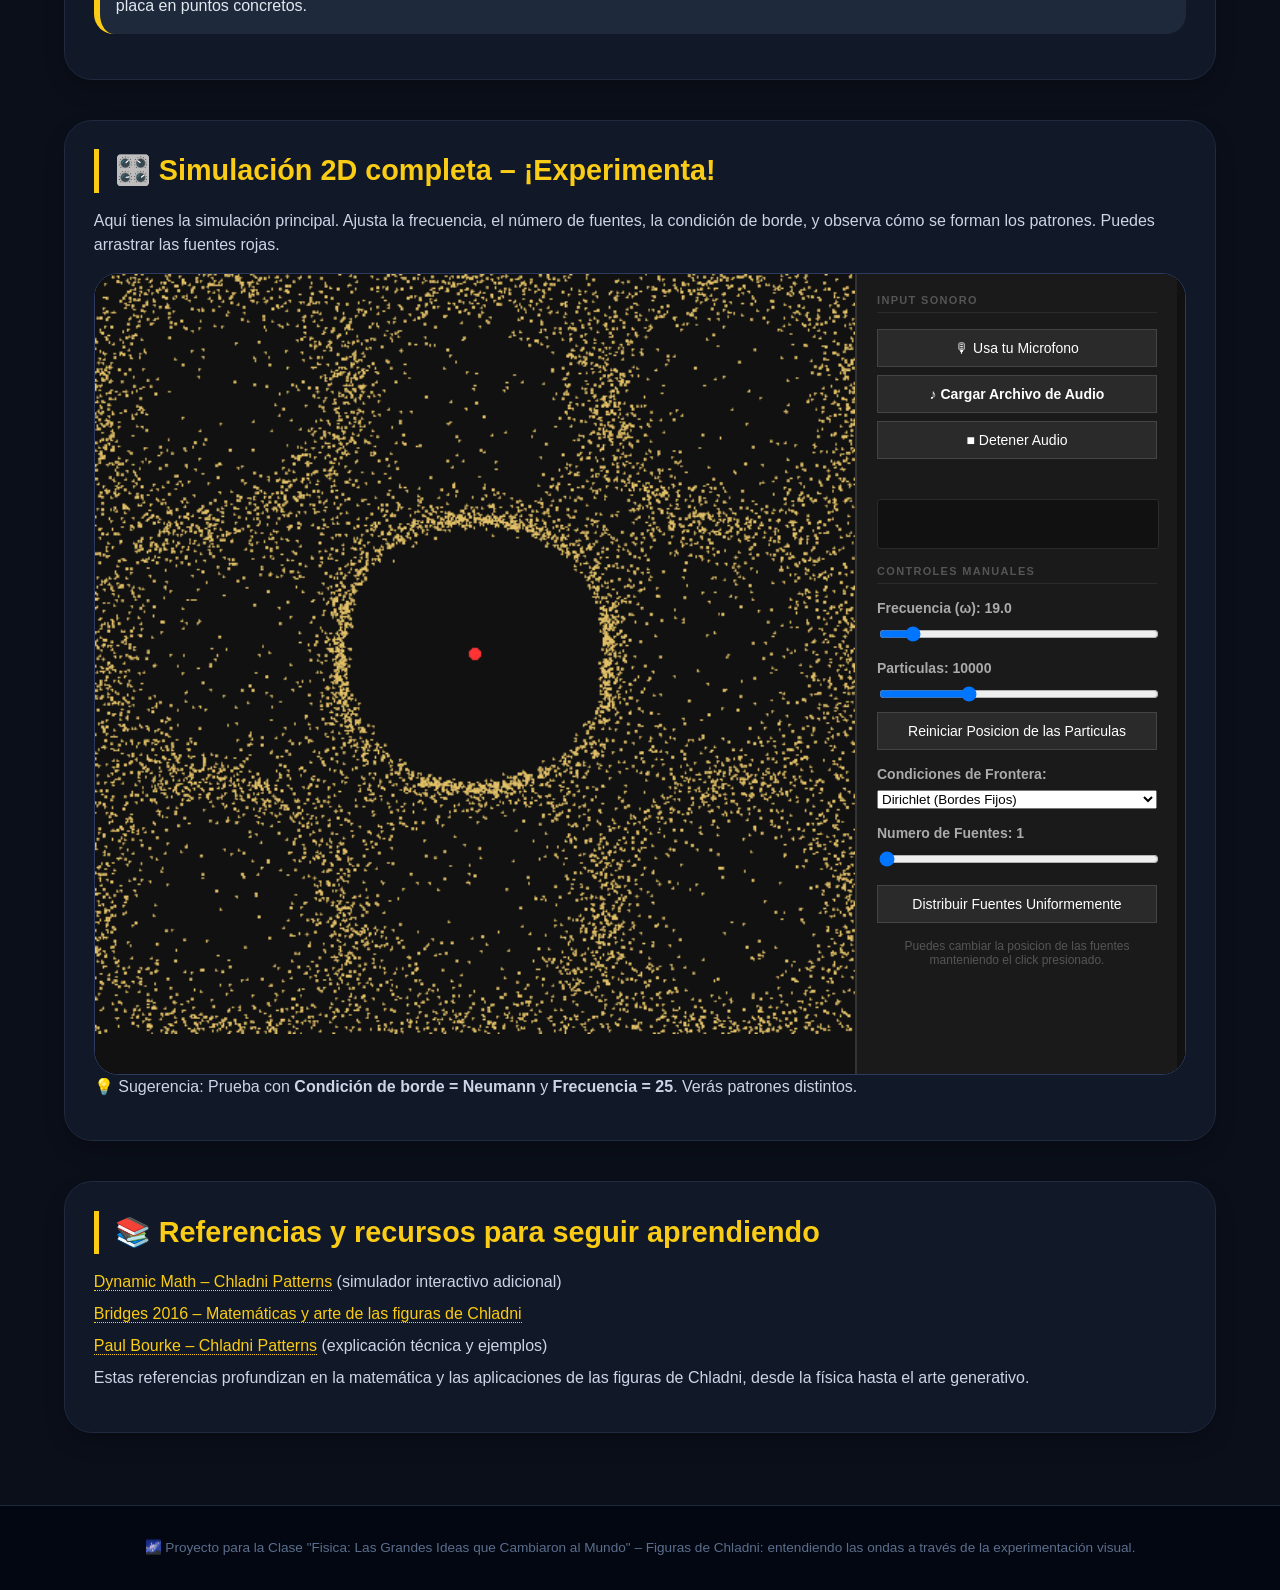
==== commit 4865ebb2: "Agregué una seccion sobre curvas nodales" ====
--- a/index.html
+++ b/index.html
@@ -125,11 +125,55 @@
     </section>
 
     <!-- =========================================== -->
+    <!--            LÍNEAS NODALES CURVAS            -->
+    <!-- =========================================== -->
+    <section class="card">
+        <h2>🌀 Líneas nodales curvas: cuando los modos se combinan</h2>
+        <p>Hasta ahora hemos visto modos puros, cuyas líneas nodales son siempre rectas horizontales y verticales (por ejemplo, \(\sin(2\pi x)\sin(2\pi y)\) da una cruz). Pero en una figura de Chladni real, las frecuencias de excitación suelen activar <strong>varios modos a la vez</strong>. Al superponerse, las líneas nodales se vuelven <strong>curvas</strong>: arcos, hipérbolas, espirales… ¡figuras mucho más interesantes!</p>
+        <p>La condición para que un punto \((x,y)\) sea nodal es que la suma de los modos sea cero:</p>
+        <div class="ecuacion">\[
+            a \cdot \sin(m\pi x)\sin(n\pi y) + b \cdot \sin(p\pi x)\sin(q\pi y) = 0
+        \]</div>
+        <p>Variando los coeficientes \(a\) y \(b\) (las amplitudes relativas de cada modo), la ecuación se transforma y las líneas nodales dejan de ser rectas. En la simulación de abajo, puedes ajustar los modos \((m,n)\) y \((p,q)\) y el factor de mezcla \(k = b/a\). Observa cómo aparecen curvas suaves. ¡Pruébalo!</p>
+        
+        <div class="curved-nodal-container">
+            <canvas id="canvasCurvedNodal" width="450" height="450" style="width:100%; max-width:450px; background:#0f1222; border-radius:16px; border:1px solid #2d3a5e;"></canvas>
+            <div class="controls-curved">
+                <div class="ctrl-group">
+                    <label>Modo 1 (m,n):</label>
+                    <input type="range" id="modeM1" min="1" max="4" step="1" value="3">
+                    <span id="m1Val" class="badge">3</span>
+                    <input type="range" id="modeN1" min="1" max="4" step="1" value="3">
+                    <span id="n1Val" class="badge">3</span>
+                </div>
+                <div class="ctrl-group">
+                    <label>Modo 2 (p,q):</label>
+                    <input type="range" id="modeM2" min="1" max="4" step="1" value="2">
+                    <span id="m2Val" class="badge">2</span>
+                    <input type="range" id="modeN2" min="1" max="4" step="1" value="2">
+                    <span id="n2Val" class="badge">2</span>
+                </div>
+                <div class="ctrl-group">
+                    <label>Mezcla (k = b/a):</label>
+                    <input type="range" id="mixFactor" min="-2" max="2" step="0.05" value="0.8">
+                    <span id="mixVal" class="badge">0.80</span>
+                </div>
+                <p class="small">🔍 Los nodos son las líneas azules. Son curvas porque los dos modos compiten. Por ejemplo, (2,1)+(1,2) produce una silla de montar.</p>
+            </div>
+        </div>
+        <div class="explicacion-matematica">
+            <h3>📐 ¿Por qué aparecen curvas?</h3>
+            <p>Imagina que tienes dos patrones de vibración. En algunos puntos los dos se refuerzan, en otros se anulan. El conjunto de puntos donde la suma es cero forma una línea que no es necesariamente recta. Matemáticamente, estamos resolviendo una ecuación implícita que mezcla senos y cosenos, lo que produce curvas como las que ves. Esto es lo que ocurre en una placa real cuando la frecuencia excitada no coincide exactamente con un modo puro, sino que activa una combinación.</p>
+            <p>En experimentos famosos (como los de Chladni), estas curvas producen figuras asombrosas: estrellas, hexágonos, etc. ¡La física ondulatoria es capaz de generar arte!</p>
+        </div>
+    </section>
+
+    <!-- =========================================== -->
     <!-- 4. EXPLICACIÓN DEL ALGORITMO DE LA SIMULACIÓN 2D -->
     <!-- =========================================== -->
     <section class="card">
-        <h2>⚙️ ¿Cómo funciona la simulación interactiva (la del recuadro grande)?</h2>
-        <p>La simulación principal que verás más abajo (dentro del iframe) no resuelve la ecuación diferencial paso a paso (eso sería muy lento). En su lugar, usa un <strong>método de superposición de modos</strong>. Te lo explico sencillo:</p>
+        <h2>⚙️ ¿Cómo funciona la simulación interactiva</h2>
+        <p>La simulación principal que verás más abajo no resuelve la ecuación diferencial paso a paso (eso sería muy lento). En su lugar, usa un <strong>método de superposición de modos</strong>. Te lo explico sencillo:</p>
         <ol>
             <li><strong>Modos básicos:</strong> Cualquier vibración se puede escribir como suma de muchos “patrones” simples (los senos y cosenos de la sección anterior). La simulación suma hasta 12×12 modos.</li>
             <li><strong>Amplitud de cada modo:</strong> Depende de la frecuencia que elijas y de dónde estén las fuentes (puntos rojos). Si la frecuencia elegida está cerca de la frecuencia natural de un modo, ese modo se vuelve dominante.</li>
--- a/style.css
+++ b/style.css
@@ -125,6 +125,57 @@
     font-weight: 500;
 }
 
+/* Estilos para la sección de curvas nodales */
+.curved-nodal-container {
+    background: #0a0f1e;
+    border-radius: 24px;
+    padding: 1rem;
+    margin: 1rem 0;
+    display: flex;
+    flex-wrap: wrap;
+    gap: 1.5rem;
+    justify-content: center;
+    align-items: flex-start;
+}
+
+.controls-curved {
+    flex: 1;
+    min-width: 200px;
+    display: flex;
+    flex-direction: column;
+    gap: 0.8rem;
+}
+
+.controls-curved .ctrl-group {
+    background: #1e293b;
+    padding: 0.5rem 1rem;
+    border-radius: 40px;
+    display: flex;
+    flex-wrap: wrap;
+    align-items: center;
+    justify-content: space-between;
+    gap: 0.5rem;
+}
+
+.controls-curved .ctrl-group label {
+    font-weight: 500;
+    font-size: 0.9rem;
+}
+
+.controls-curved input[type="range"] {
+    width: 120px;
+}
+
+@media (max-width: 700px) {
+    .curved-nodal-container {
+        flex-direction: column;
+        align-items: center;
+    }
+    .controls-curved {
+        width: 100%;
+    }
+}
+
 input[type="range"] {
     width: 200px;
     cursor: pointer;
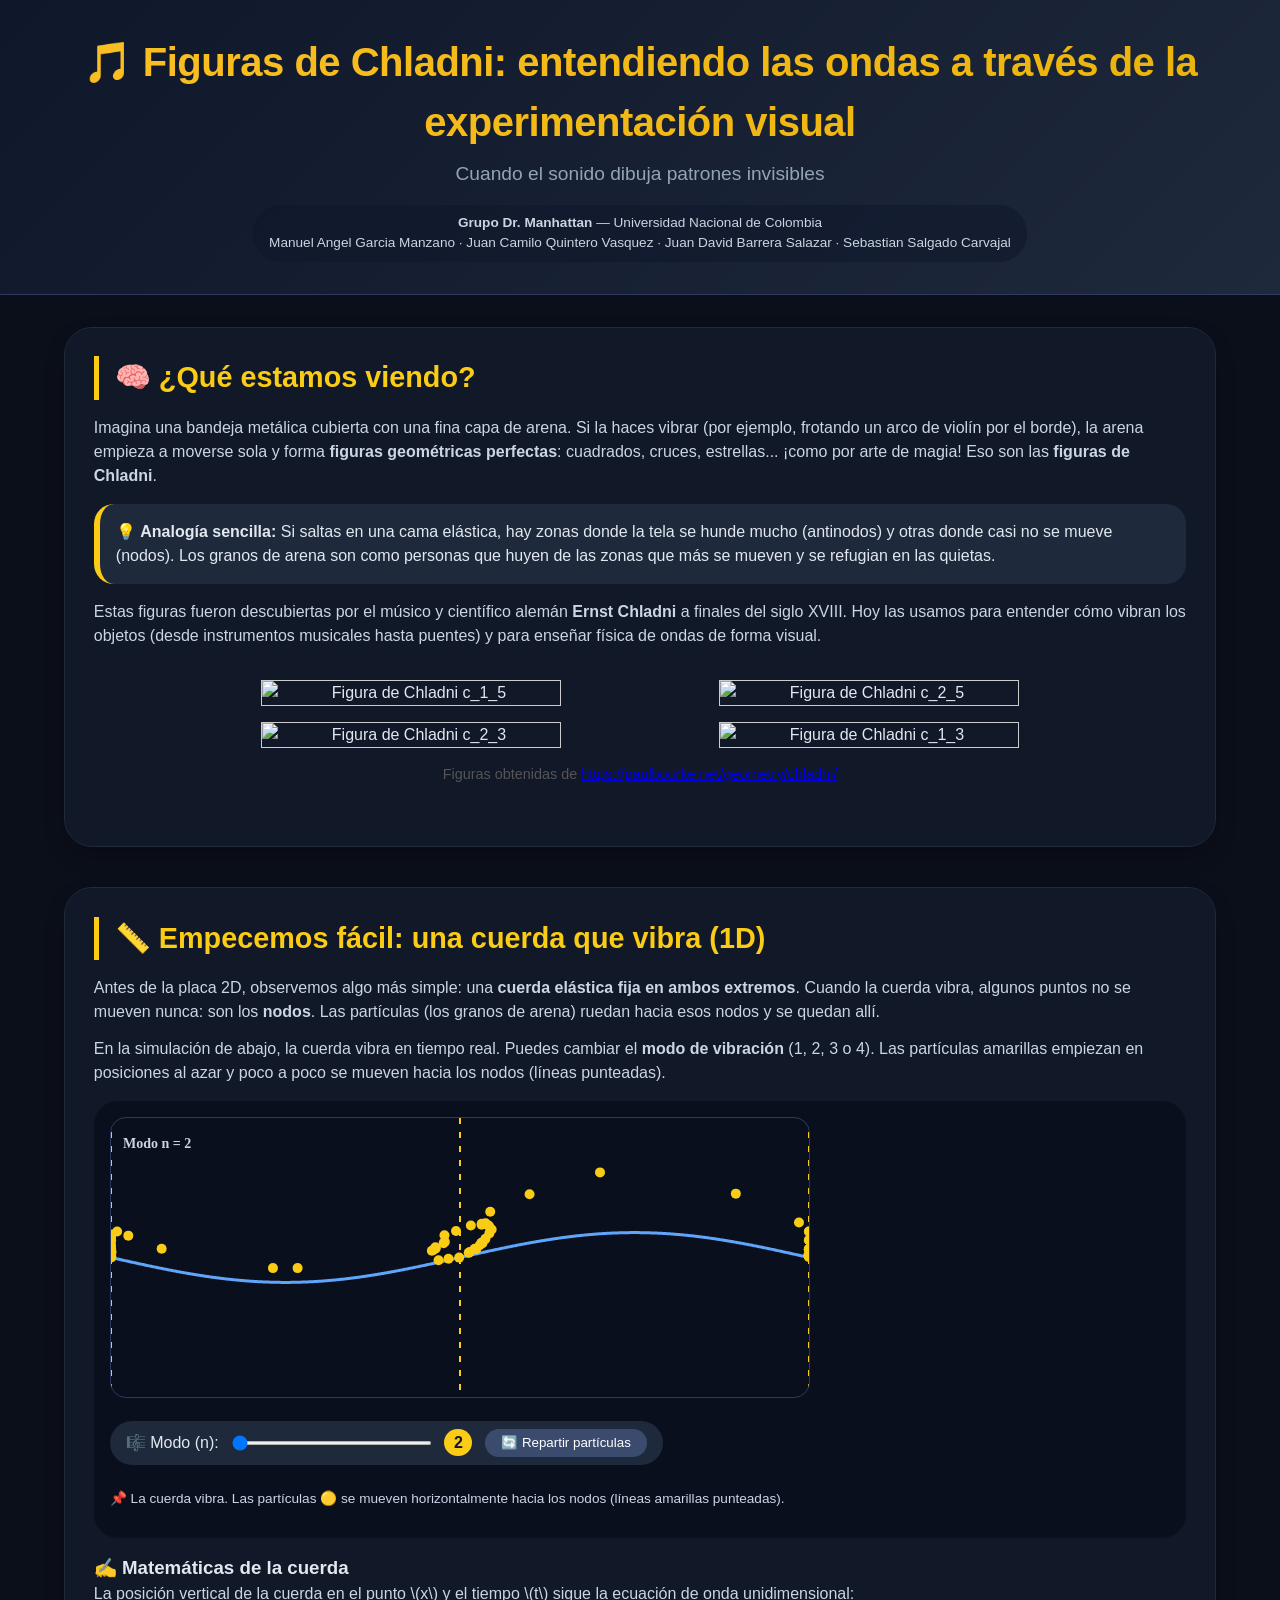
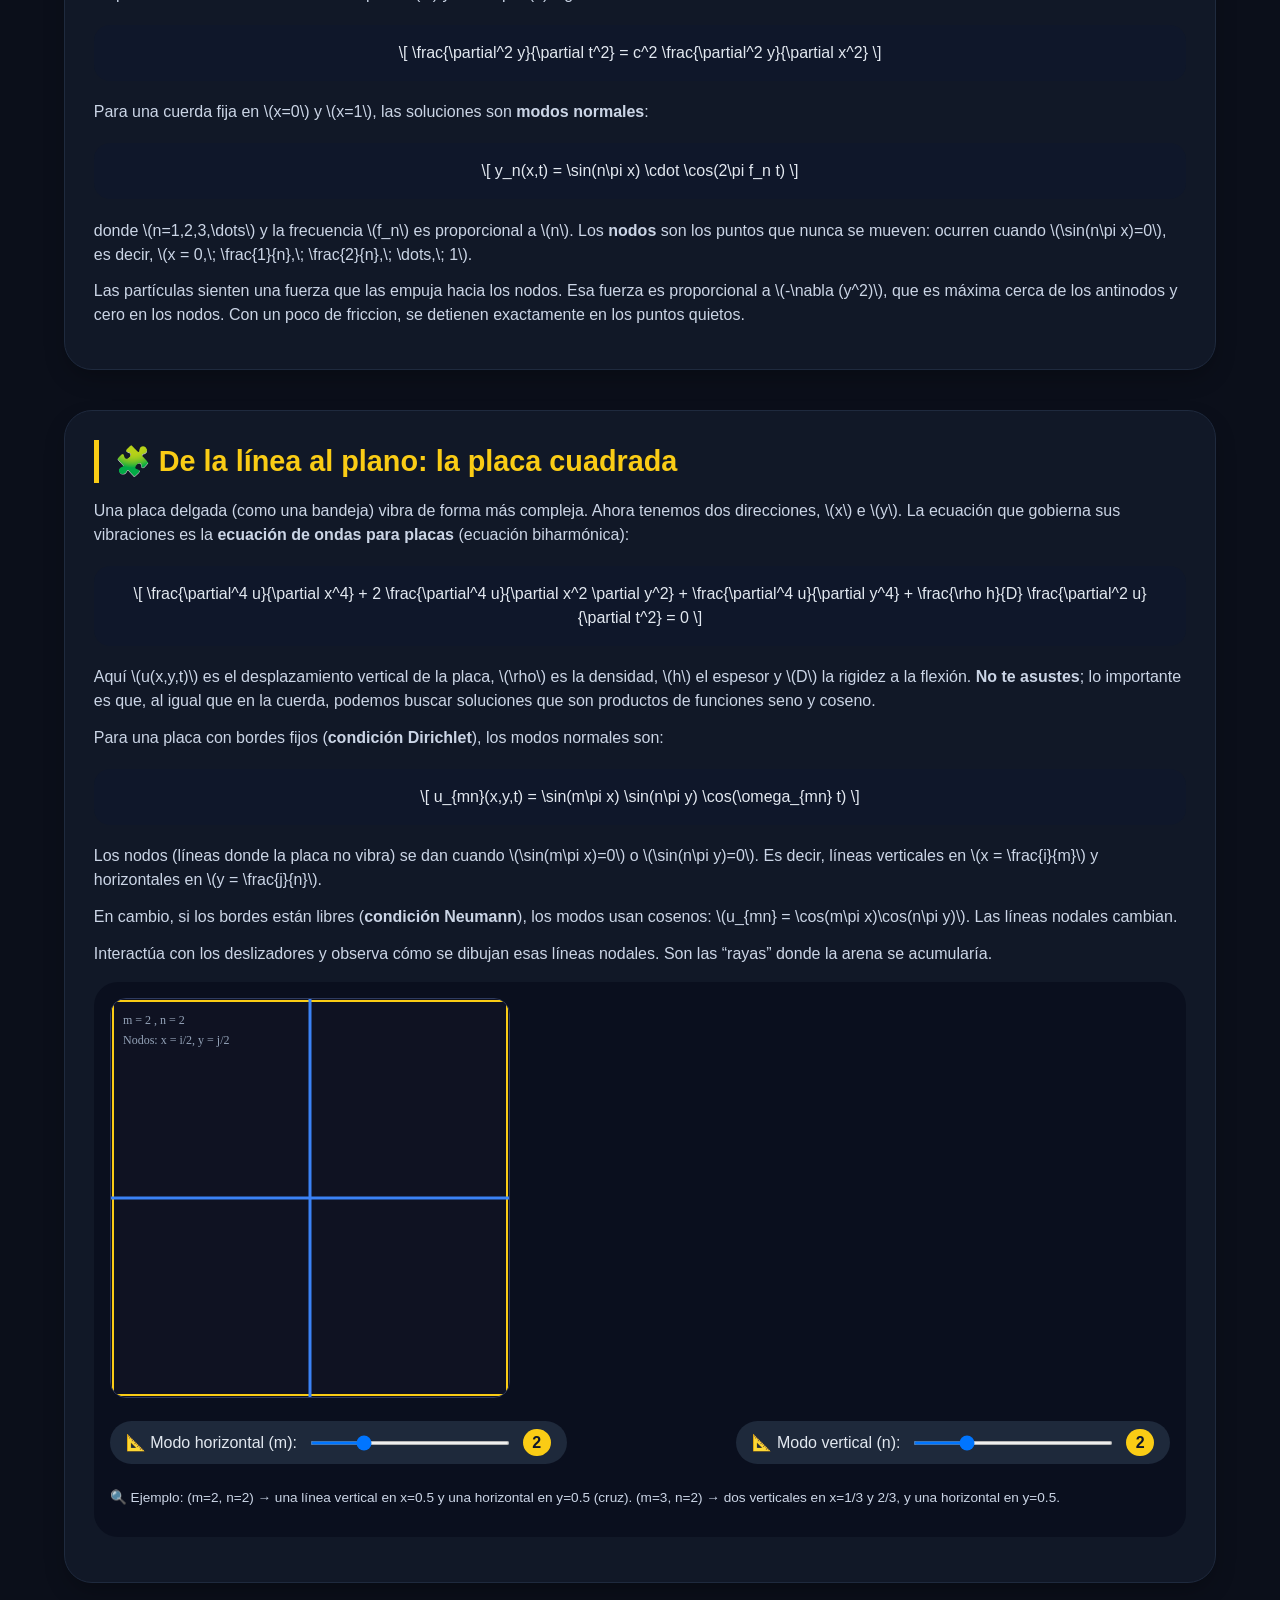
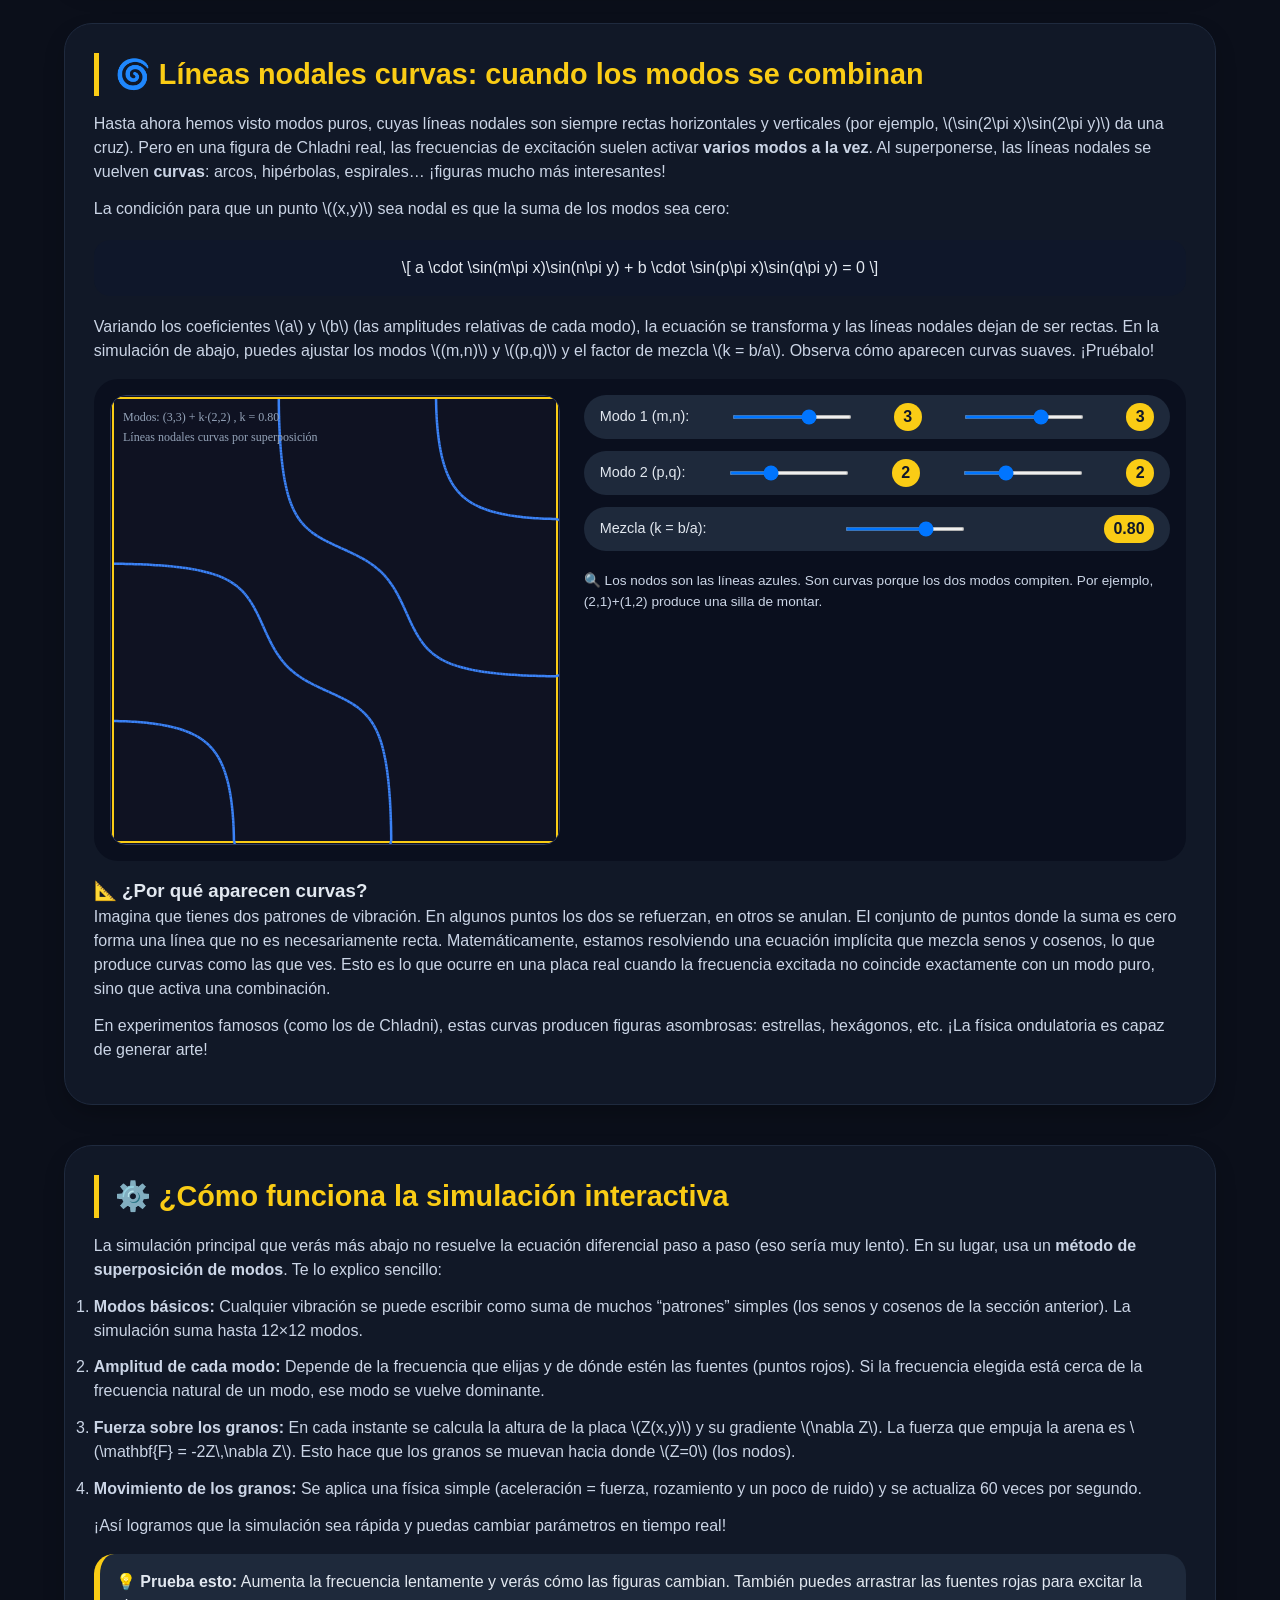
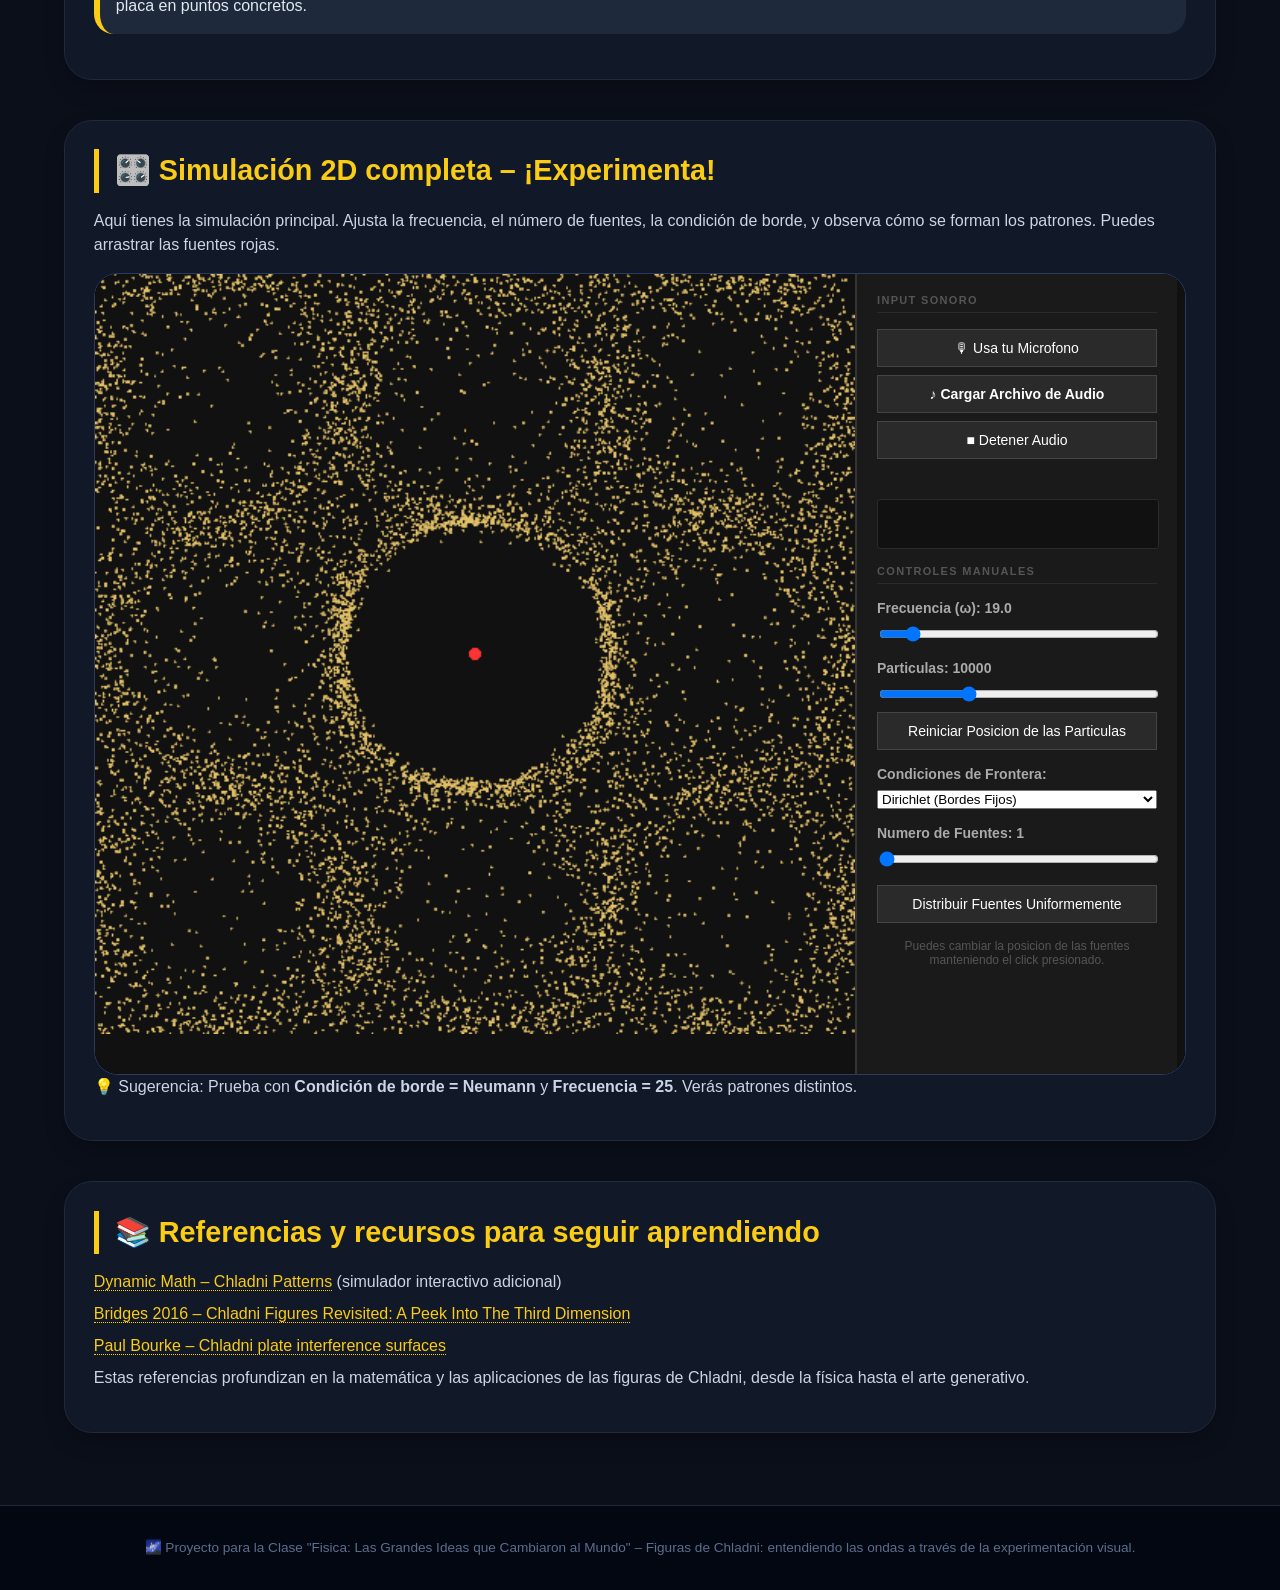
==== commit 1bdb5aca: "Referencia arreglada." ====
--- a/index.html
+++ b/index.html
@@ -205,8 +205,8 @@
         <h2>📚 Referencias y recursos para seguir aprendiendo</h2>
         <ul>
             <li><a href="https://www.dynamicmath.xyz/chladni-patterns/" target="_blank" rel="noopener">Dynamic Math – Chladni Patterns</a> (simulador interactivo adicional)</li>
-            <li><a href="https://archive.bridgesmathart.org/2016/bridges2016-481.pdf" target="_blank" rel="noopener">Bridges 2016 – Matemáticas y arte de las figuras de Chladni</a></li>
-            <li><a href="https://paulbourke.net/geometry/chladni/" target="_blank" rel="noopener">Paul Bourke – Chladni Patterns</a> (explicación técnica y ejemplos)</li>
+            <li><a href="https://archive.bridgesmathart.org/2016/bridges2016-481.pdf" target="_blank" rel="noopener">Bridges 2016 – Chladni Figures Revisited: A Peek Into The Third Dimension</a></li>
+            <li><a href="https://paulbourke.net/geometry/chladni/" target="_blank" rel="noopener">Paul Bourke – Chladni plate interference surfaces</a> </li>
         </ul>
         <p>Estas referencias profundizan en la matemática y las aplicaciones de las figuras de Chladni, desde la física hasta el arte generativo.</p>
     </section>
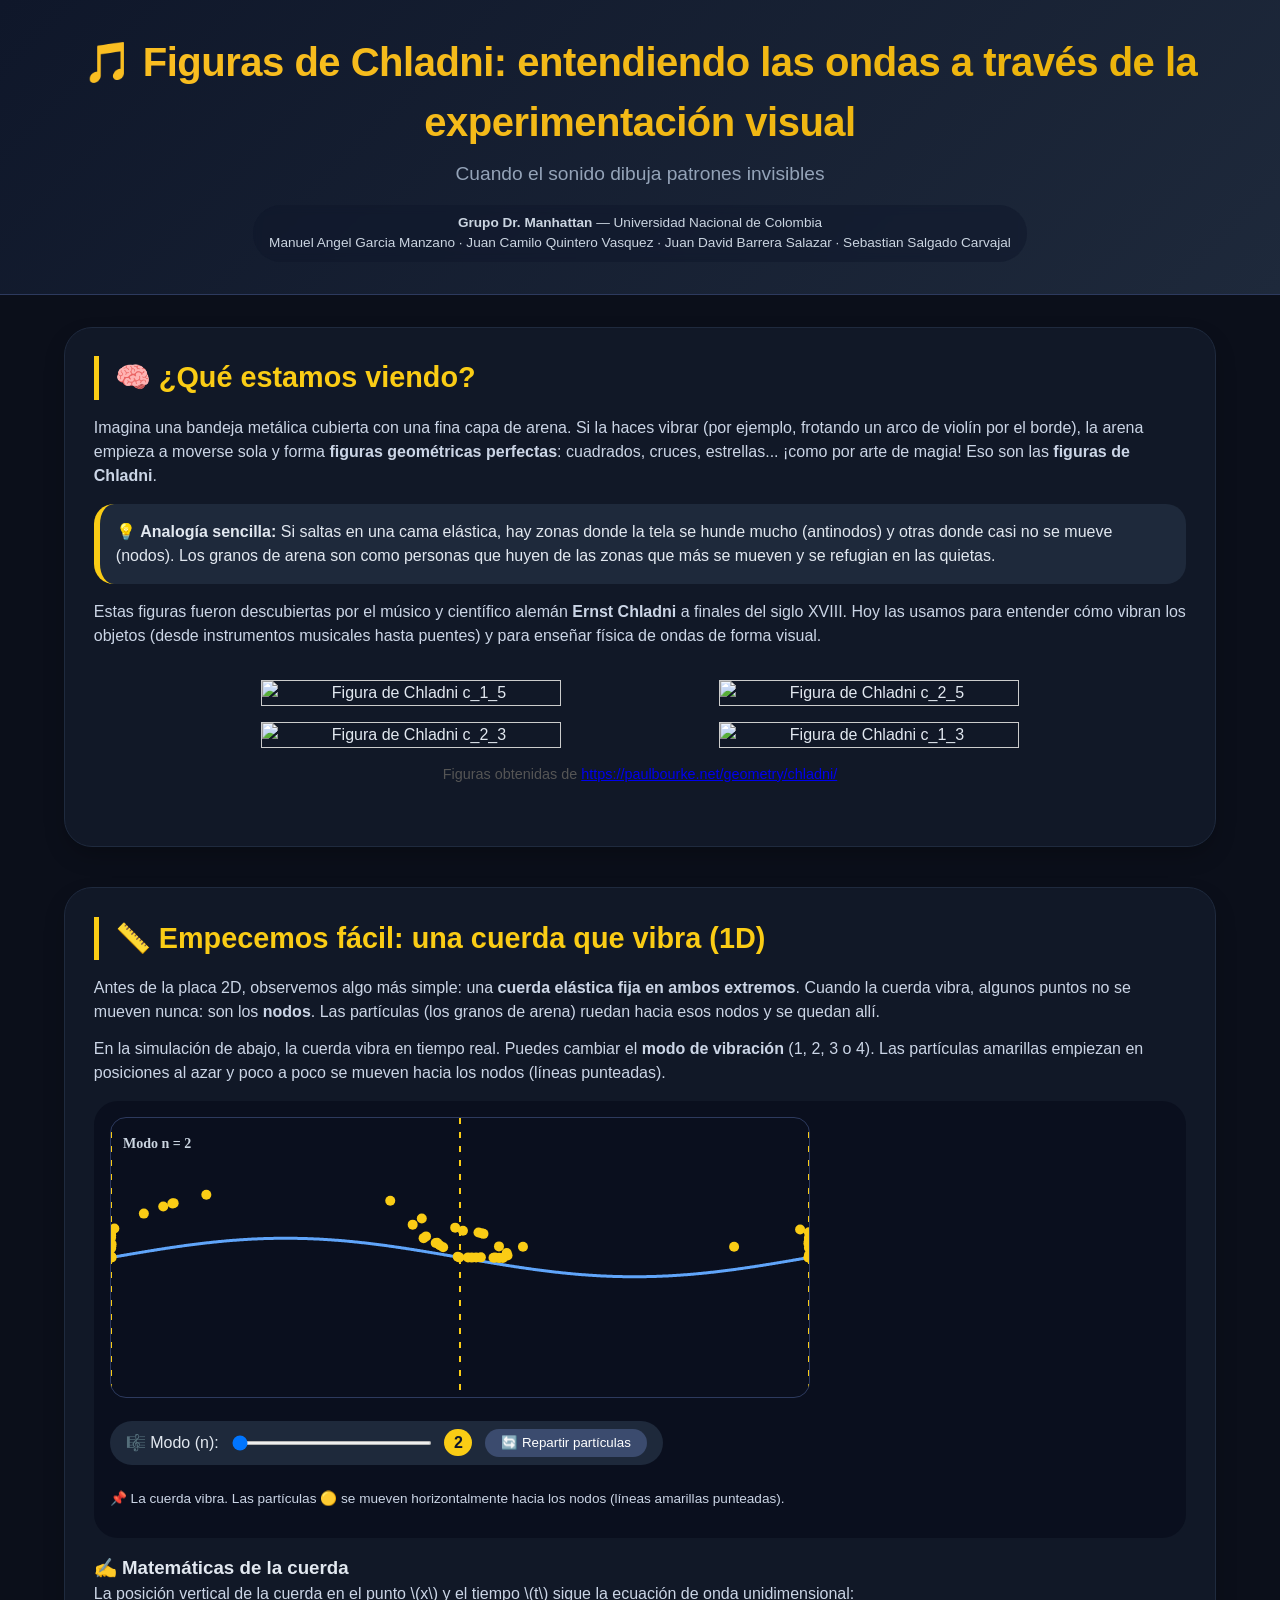
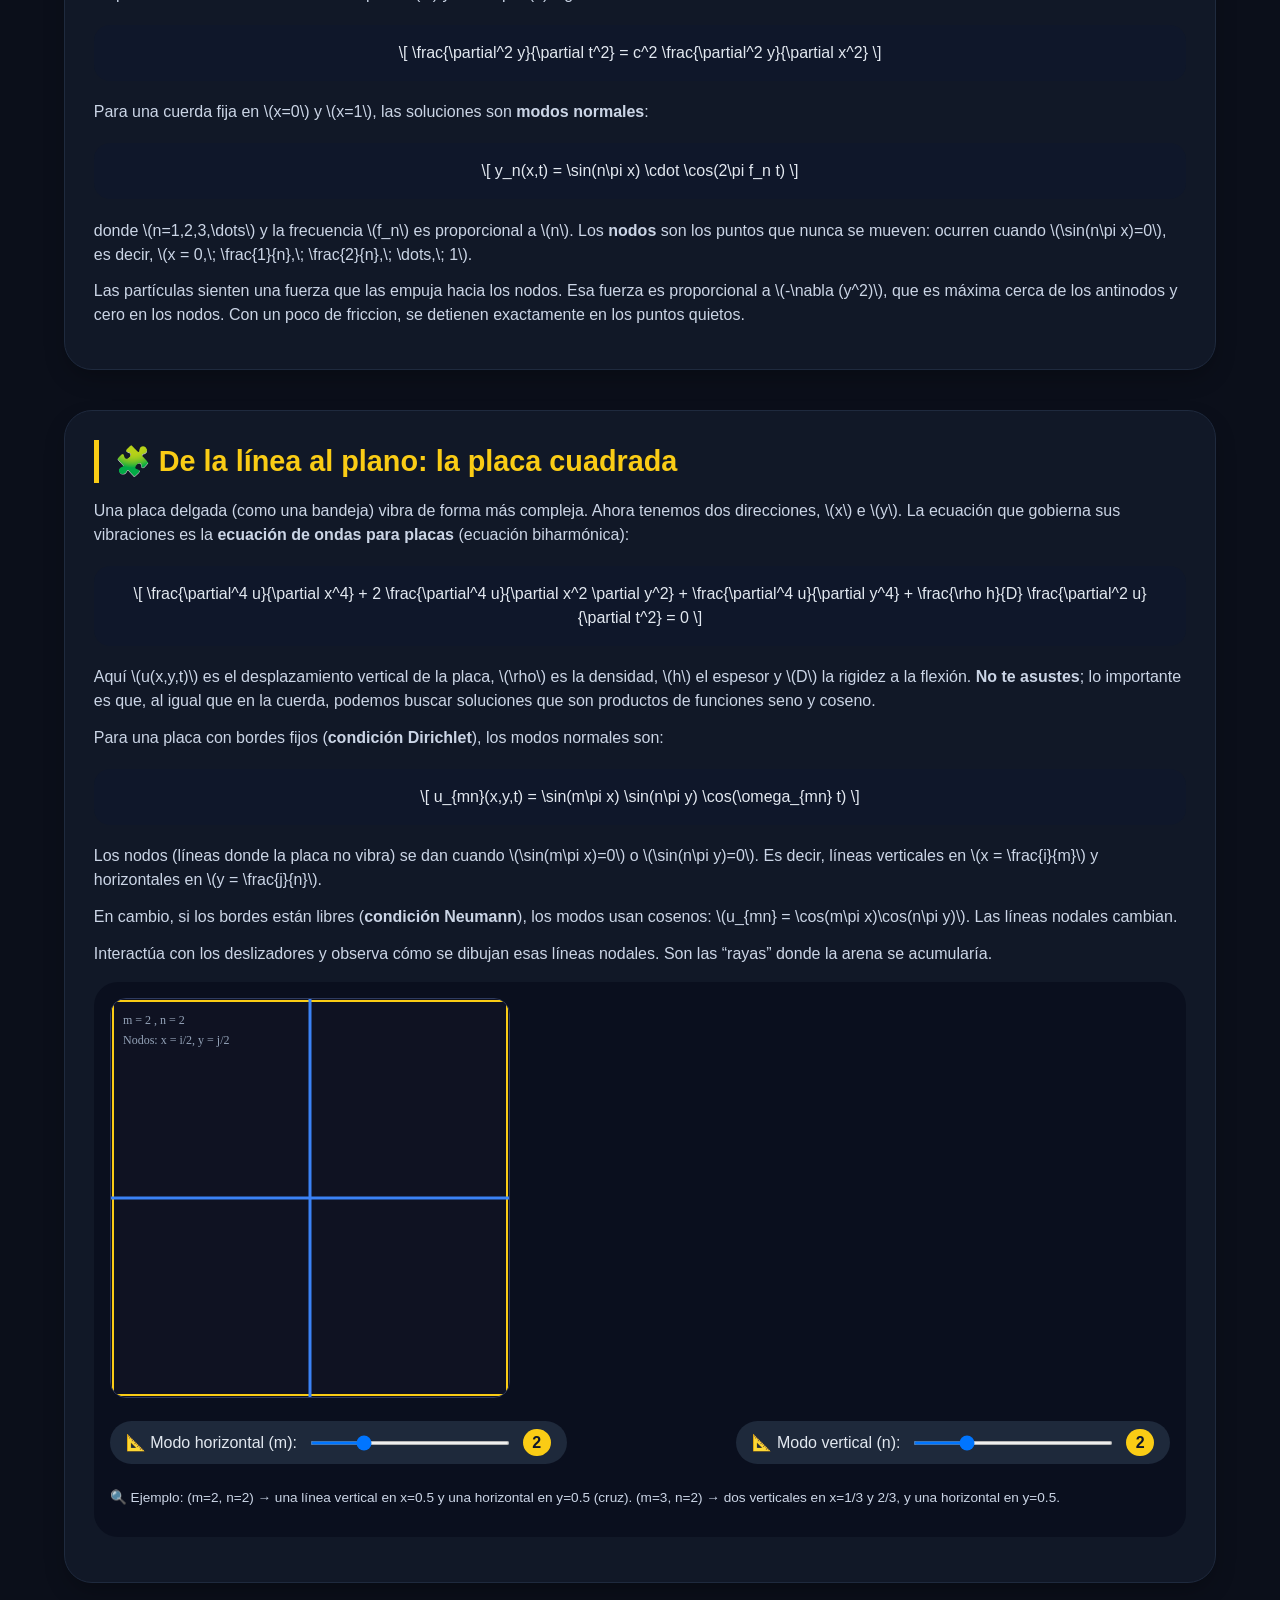
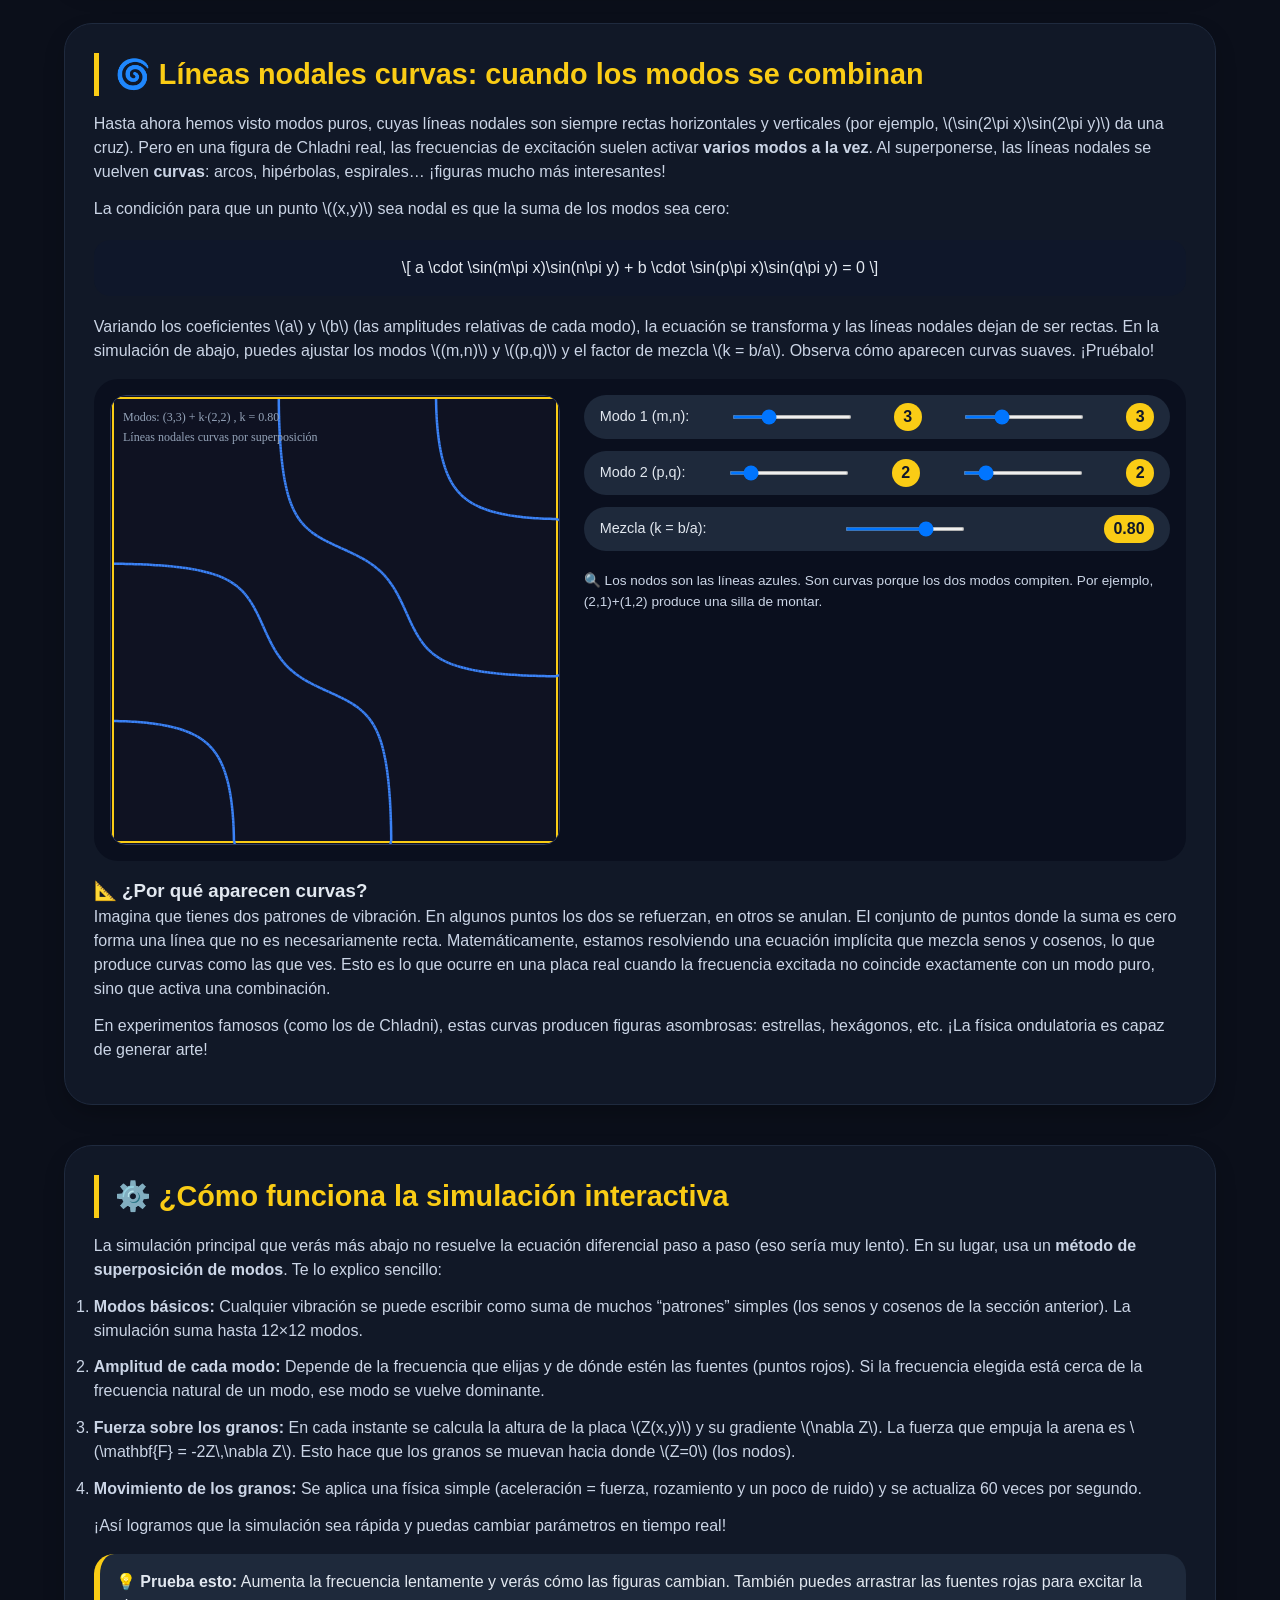
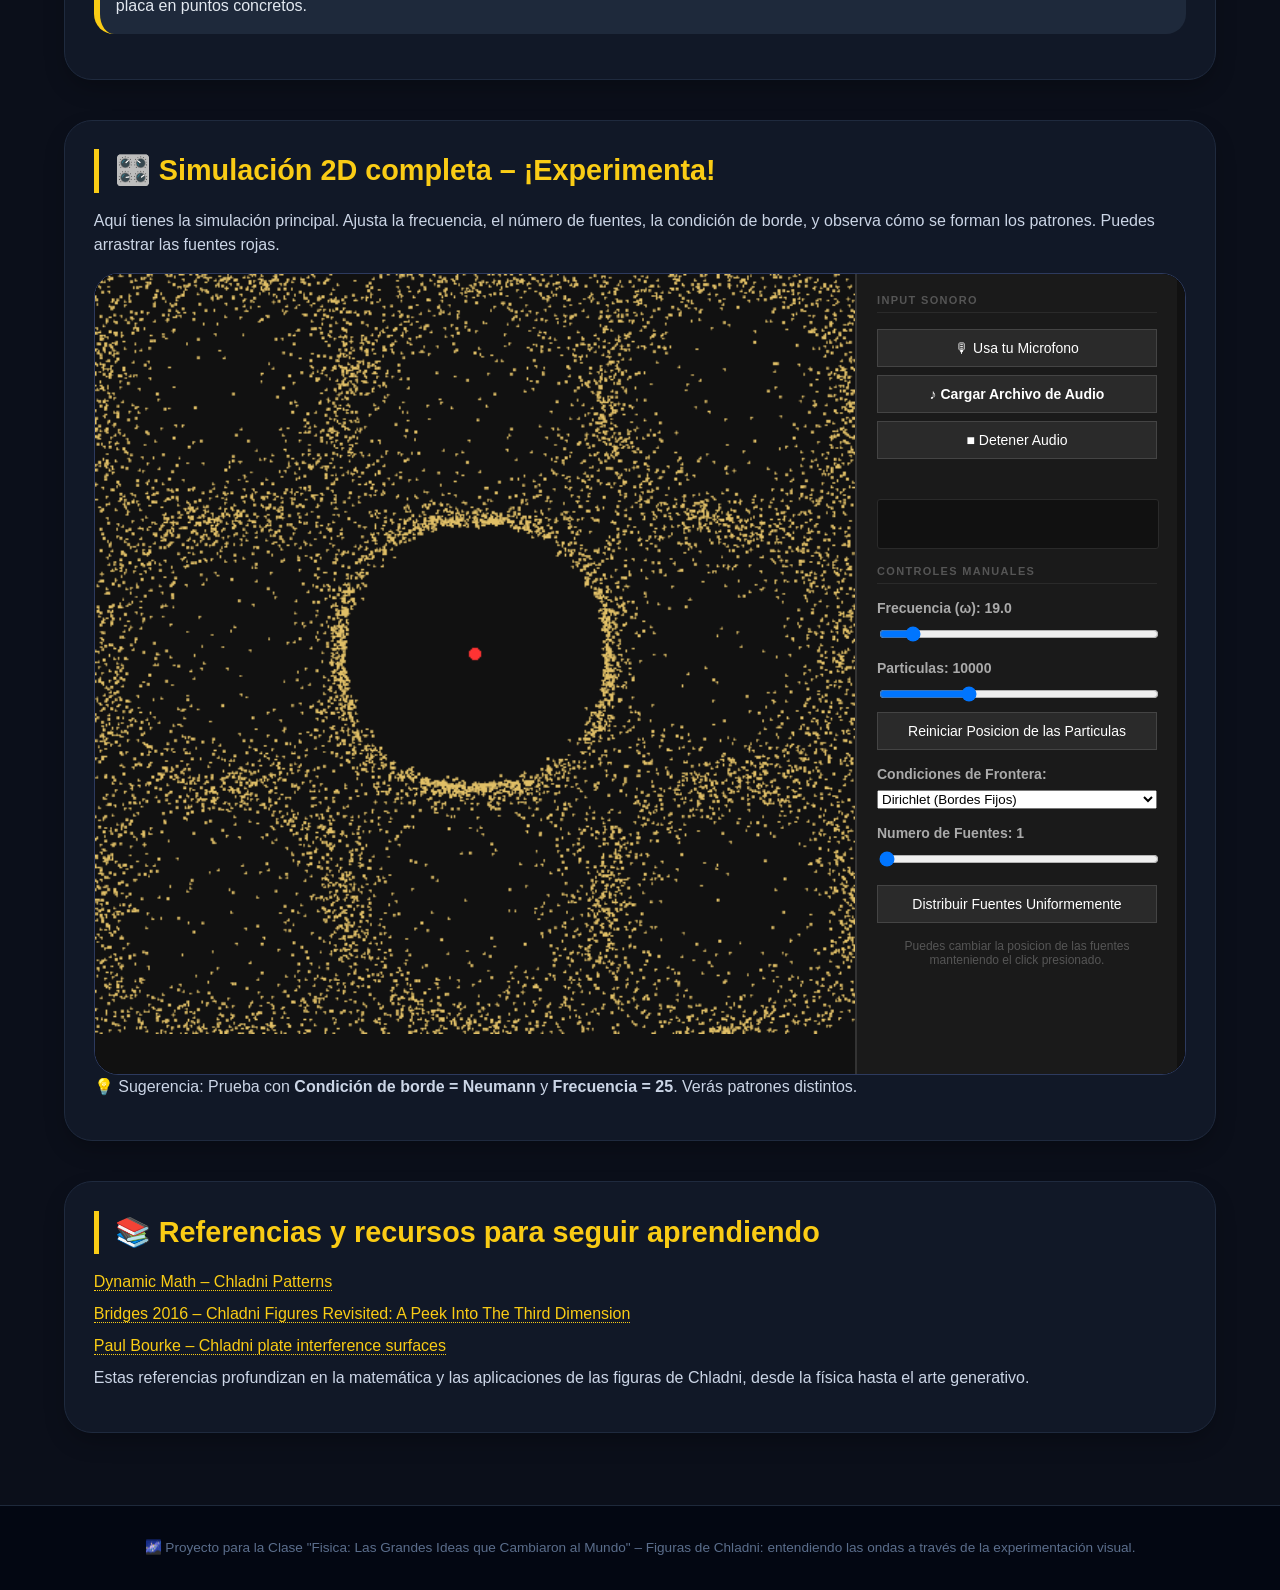
==== commit f7d17c52: "Referencia arreglada." ====
--- a/index.html
+++ b/index.html
@@ -141,16 +141,16 @@
             <div class="controls-curved">
                 <div class="ctrl-group">
                     <label>Modo 1 (m,n):</label>
-                    <input type="range" id="modeM1" min="1" max="4" step="1" value="3">
+                    <input type="range" id="modeM1" min="1" max="8" step="1" value="3">
                     <span id="m1Val" class="badge">3</span>
-                    <input type="range" id="modeN1" min="1" max="4" step="1" value="3">
+                    <input type="range" id="modeN1" min="1" max="8" step="1" value="3">
                     <span id="n1Val" class="badge">3</span>
                 </div>
                 <div class="ctrl-group">
                     <label>Modo 2 (p,q):</label>
-                    <input type="range" id="modeM2" min="1" max="4" step="1" value="2">
+                    <input type="range" id="modeM2" min="1" max="8" step="1" value="2">
                     <span id="m2Val" class="badge">2</span>
-                    <input type="range" id="modeN2" min="1" max="4" step="1" value="2">
+                    <input type="range" id="modeN2" min="1" max="8" step="1" value="2">
                     <span id="n2Val" class="badge">2</span>
                 </div>
                 <div class="ctrl-group">
@@ -204,7 +204,7 @@
     <section class="card referencias">
         <h2>📚 Referencias y recursos para seguir aprendiendo</h2>
         <ul>
-            <li><a href="https://www.dynamicmath.xyz/chladni-patterns/" target="_blank" rel="noopener">Dynamic Math – Chladni Patterns</a> (simulador interactivo adicional)</li>
+            <li><a href="https://www.dynamicmath.xyz/chladni-patterns/" target="_blank" rel="noopener">Dynamic Math – Chladni Patterns</a></li>
             <li><a href="https://archive.bridgesmathart.org/2016/bridges2016-481.pdf" target="_blank" rel="noopener">Bridges 2016 – Chladni Figures Revisited: A Peek Into The Third Dimension</a></li>
             <li><a href="https://paulbourke.net/geometry/chladni/" target="_blank" rel="noopener">Paul Bourke – Chladni plate interference surfaces</a> </li>
         </ul>
